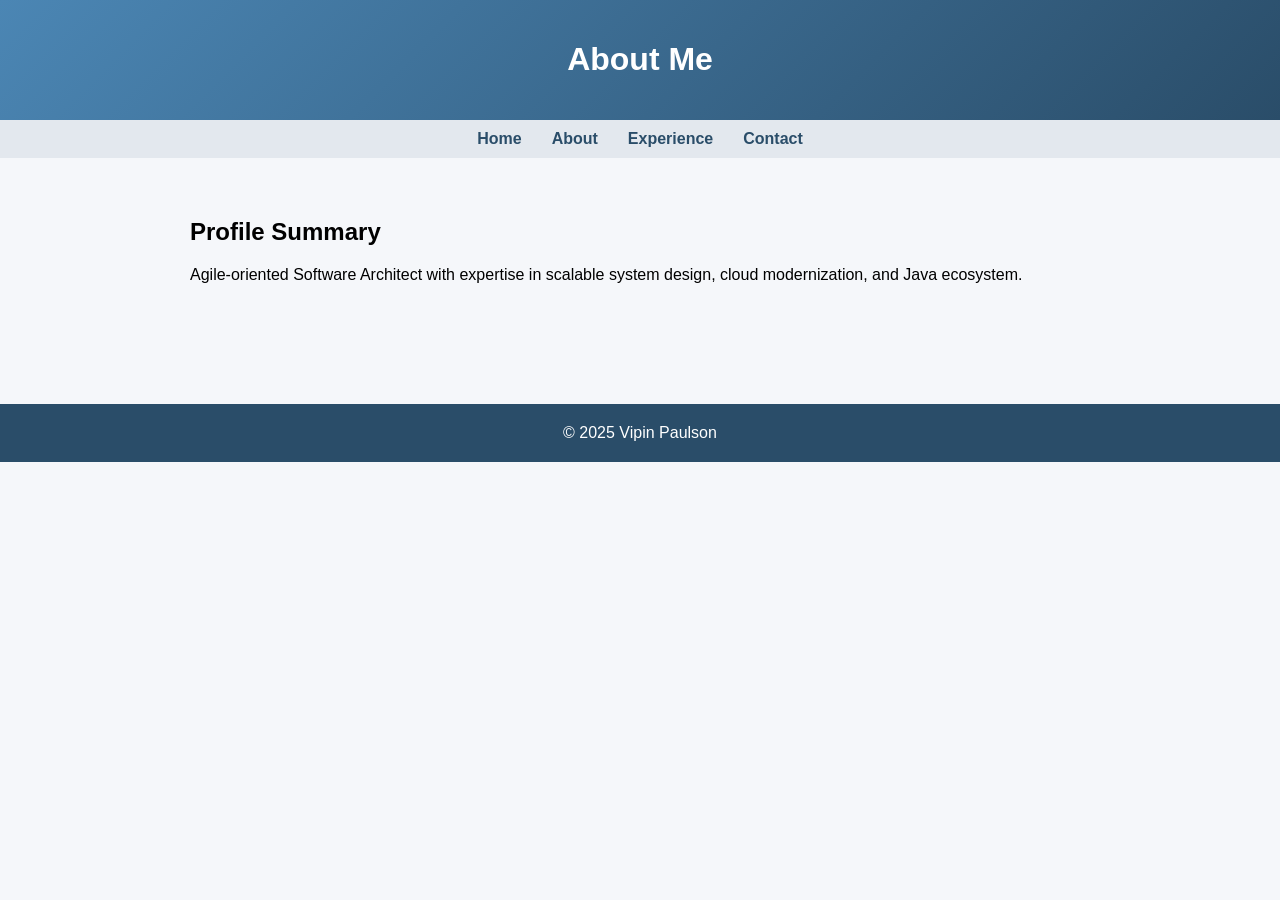
==== pages/about.html @ 5690fe2f "page update" ====
<!DOCTYPE html>
<html>
<head>
    <title>About - Vipin Paulson</title>
    <link rel="stylesheet" href="style.css">
</head>
<body>
<header><h1>About Me</h1></header>

<nav>
    <a href="index.html">Home</a>
    <a href="about.html">About</a>
    <a href="experience.html">Experience</a>
    <a href="contact.html">Contact</a>
</nav>

<div class="container">
    <div class="section">
        <h2>Profile Summary</h2>
        <p>Agile-oriented Software Architect with expertise in scalable system design, cloud modernization, and Java ecosystem.</p>
    </div>
</div>

<footer>&copy; 2025 Vipin Paulson</footer>
</body>
</html>
---- pages/style.css ----
body {
    font-family: Arial, sans-serif;
    margin: 0;
    background: #f5f7fa;
    animation: fadein 1s ease-in;
}
header {
    background: linear-gradient(135deg, #4b86b4, #2a4d69);
    padding: 20px;
    color: white;
    text-align: center;
}
nav {
    display: flex;
    justify-content: center;
    gap: 30px;
    background: #e3e8ee;
    padding: 10px;
}
nav a {
    text-decoration: none;
    font-weight: bold;
    color: #2a4d69;
    transition: 0.3s;
}
nav a:hover {
    color: #4b86b4;
    transform: scale(1.1);
}
.container {
    max-width: 900px;
    margin: auto;
    padding: 40px;
}
.section {
    margin-bottom: 40px;
    animation: slidein 1s ease;
}
@keyframes fadein { from { opacity: 0; } to { opacity: 1; } }
@keyframes slidein { from { transform: translateY(20px); opacity: 0; } to { transform: translateY(0); opacity: 1; } }
footer {
    background: #2a4d69;
    color: white;
    text-align: center;
    padding: 20px;
    margin-top: 40px;
}
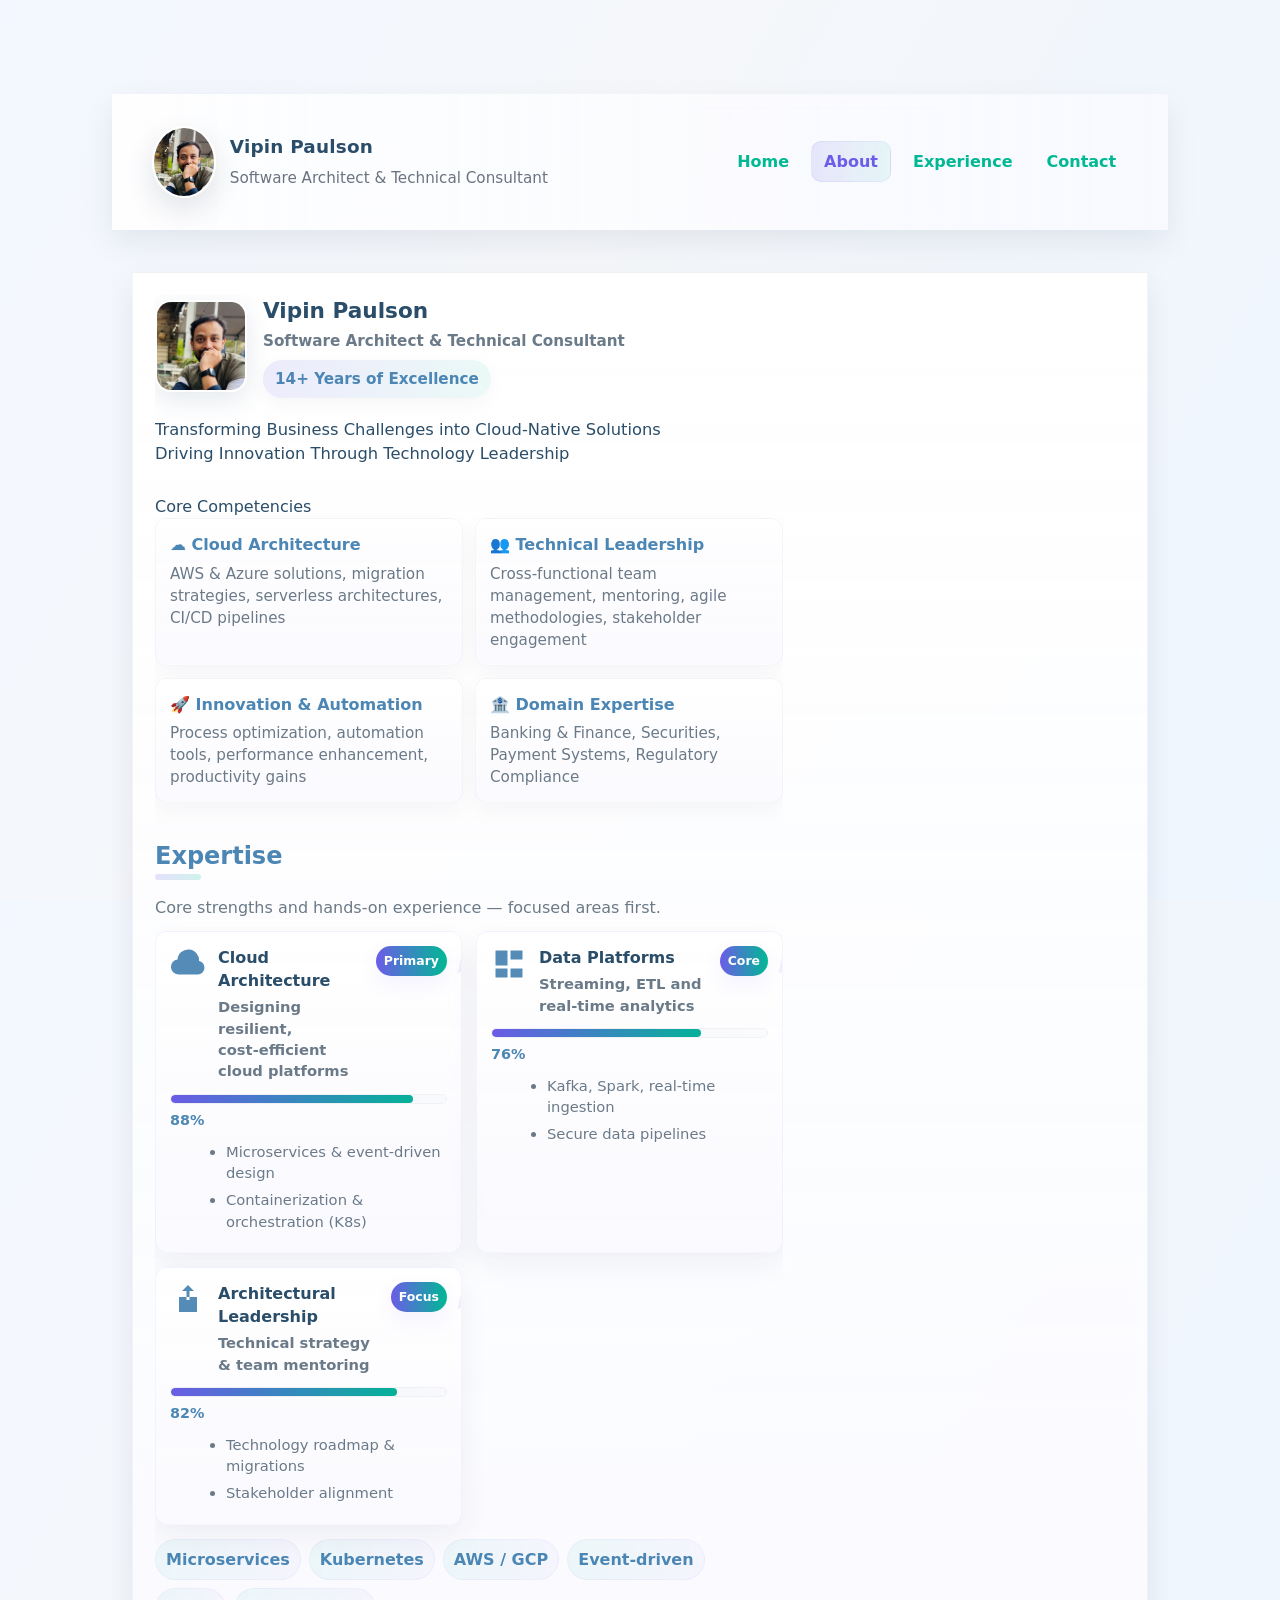
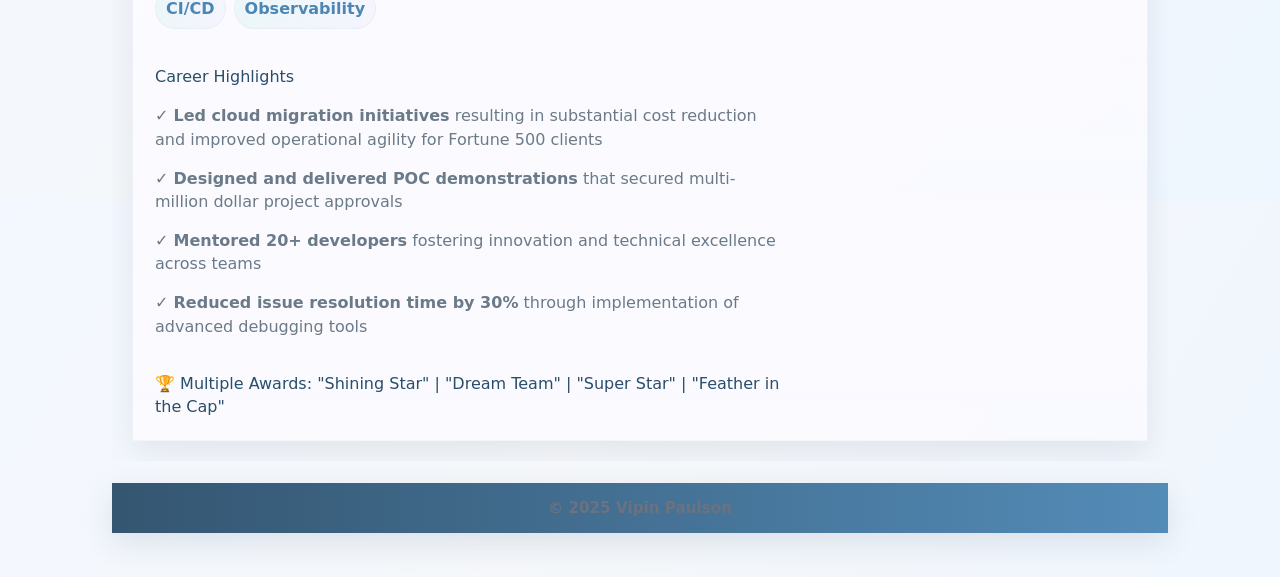
==== commit b0d337c7: "Updated Tags and files" ====
--- a/pages/about.html
+++ b/pages/about.html
@@ -1,27 +1,180 @@
-
-<!DOCTYPE html>
-<html>
+<!-- html -->
+<!-- Updated file: `pages/about.html` -->
+<!doctype html>
+<html lang="en">
 <head>
-    <title>About - Vipin Paulson</title>
-    <link rel="stylesheet" href="style.css">
+  <meta charset="utf-8" />
+  <meta name="viewport" content="width=device-width,initial-scale=1" />
+  <title>About - Vipin Paulson</title>
+  <link rel="stylesheet" href="style.css">
+  <link rel="stylesheet" href="pages/graphics.css"> <script src="pages/graphics.js" defer></script>
 </head>
 <body>
-<header><h1>About Me</h1></header>
+<div class="page fullscreen">
+  <header class="site-header">
+    <div class="header-inner">
+      <div class="logo">
+        <img class="avatar" src="/images/vipin_profile.png" alt="Vipin Paulson" />
+        <div class="title">
+          <h1>Vipin Paulson</h1>
+          <p class="subtitle">Software Architect & Technical Consultant</p>
+        </div>
+      </div>
+      <nav class="main-nav" aria-label="Main">
+        <a href="../index.html">Home</a>
+        <a href="about.html" aria-current="page">About</a>
+        <a href="experience.html">Experience</a>
+        <a href="contact.html">Contact</a>
+      </nav>
+    </div>
+  </header>
 
-<nav>
-    <a href="index.html">Home</a>
-    <a href="about.html">About</a>
-    <a href="experience.html">Experience</a>
-    <a href="contact.html">Contact</a>
-</nav>
+  <main class="container">
+    <div class="section">
+      <div class="about-grid">
+        <div class="profile-column">
+          <div class="profile-header">
+            <img class="profile-avatar" src="/images/vipin_profile.png" alt="Vipin Paulson" />
+            <div class="profile-title">
+              <h1>Vipin Paulson</h1>
+              <div class="subtitle">Software Architect & Technical Consultant</div>
+              <div style="margin-top:8px;">
+                <span class="experience-badge">14+ Years of Excellence</span>
+              </div>
+            </div>
+          </div>
 
-<div class="container">
-    <div class="section">
-        <h2>Profile Summary</h2>
-        <p>Agile-oriented Software Architect with expertise in scalable system design, cloud modernization, and Java ecosystem.</p>
+          <div class="tagline">
+            Transforming Business Challenges into Cloud-Native Solutions<br>
+            Driving Innovation Through Technology Leadership
+          </div>
+
+          <div class="highlights-section" style="margin-top:12px;">
+            <div class="section-title">Core Competencies</div>
+            <div class="highlight-grid">
+              <div class="highlight-card">
+                <div class="card-title">☁ Cloud Architecture</div>
+                <div class="card-text">AWS &amp; Azure solutions, migration strategies, serverless architectures, CI/CD pipelines</div>
+              </div>
+
+              <div class="highlight-card">
+                <div class="card-title">👥 Technical Leadership</div>
+                <div class="card-text">Cross-functional team management, mentoring, agile methodologies, stakeholder engagement</div>
+              </div>
+
+              <div class="highlight-card">
+                <div class="card-title">🚀 Innovation &amp; Automation</div>
+                <div class="card-text">Process optimization, automation tools, performance enhancement, productivity gains</div>
+              </div>
+
+              <div class="highlight-card">
+                <div class="card-title">🏦 Domain Expertise</div>
+                <div class="card-text">Banking &amp; Finance, Securities, Payment Systems, Regulatory Compliance</div>
+              </div>
+            </div>
+          </div>
+
+          <section class="expertise-section">
+            <h2>Expertise</h2>
+            <p class="lead">Core strengths and hands-on experience — focused areas first.</p>
+
+            <div class="expertise-grid">
+              <article class="expertise-card" data-skill="Cloud Architecture">
+                <div class="card-head">
+                  <svg class="card-icon" viewBox="0 0 24 24" aria-hidden="true"><path d="M19.35 10.04A7 7 0 0 0 5 9a5 5 0 0 0 .5 9.96h13A4.5 4.5 0 0 0 23 14.5c0-2.37-1.93-4.26-3.65-4.46z"/></svg>
+                  <div>
+                    <div class="skill-name">Cloud Architecture</div>
+                    <div class="skill-meta small muted">Designing resilient, cost‑efficient cloud platforms</div>
+                  </div>
+                  <div class="skill-badge">Primary</div>
+                </div>
+
+                <div class="skill-bar" aria-hidden="true">
+                  <div class="skill-fill" style="width:88%"></div>
+                </div>
+                <div class="skill-percent">88%</div>
+
+                <ul class="skill-points small">
+                  <li>Microservices & event-driven design</li>
+                  <li>Containerization & orchestration (K8s)</li>
+                </ul>
+              </article>
+
+              <article class="expertise-card" data-skill="Data Platforms">
+                <div class="card-head">
+                  <svg class="card-icon" viewBox="0 0 24 24" aria-hidden="true"><path d="M3 13h8V3H3v10zm10 8h8v-6h-8v6zM3 21h8v-6H3v6zm10-18v6h8V3h-8z"/></svg>
+                  <div>
+                    <div class="skill-name">Data Platforms</div>
+                    <div class="skill-meta small muted">Streaming, ETL and real‑time analytics</div>
+                  </div>
+                  <div class="skill-badge">Core</div>
+                </div>
+
+                <div class="skill-bar" aria-hidden="true">
+                  <div class="skill-fill" style="width:76%"></div>
+                </div>
+                <div class="skill-percent">76%</div>
+
+                <ul class="skill-points small">
+                  <li>Kafka, Spark, real-time ingestion</li>
+                  <li>Secure data pipelines</li>
+                </ul>
+              </article>
+
+              <article class="expertise-card" data-skill="Architectural Leadership">
+                <div class="card-head">
+                  <svg class="card-icon" viewBox="0 0 24 24" aria-hidden="true"><path d="M12 2l4 4h-3v6h-2V6H8l4-4zM6 10v10h12V10H6z"/></svg>
+                  <div>
+                    <div class="skill-name">Architectural Leadership</div>
+                    <div class="skill-meta small muted">Technical strategy & team mentoring</div>
+                  </div>
+                  <div class="skill-badge">Focus</div>
+                </div>
+
+                <div class="skill-bar" aria-hidden="true">
+                  <div class="skill-fill" style="width:82%"></div>
+                </div>
+                <div class="skill-percent">82%</div>
+
+                <ul class="skill-points small">
+                  <li>Technology roadmap & migrations</li>
+                  <li>Stakeholder alignment</li>
+                </ul>
+              </article>
+            </div>
+
+            <div class="expertise-chips">
+              <span class="expertise-chip">Microservices</span>
+              <span class="expertise-chip">Kubernetes</span>
+              <span class="expertise-chip">AWS / GCP</span>
+              <span class="expertise-chip">Event-driven</span>
+              <span class="expertise-chip">CI/CD</span>
+              <span class="expertise-chip">Observability</span>
+            </div>
+          </section>
+
+
+          <div class="highlights-section career-highlights" style="margin-top:18px;">
+            <div class="section-title">Career Highlights</div>
+            <div style="margin-top:10px;">
+              <p>✓ <strong>Led cloud migration initiatives</strong> resulting in substantial cost reduction and improved operational agility for Fortune 500 clients</p>
+              <p>✓ <strong>Designed and delivered POC demonstrations</strong> that secured multi-million dollar project approvals</p>
+              <p>✓ <strong>Mentored 20+ developers</strong> fostering innovation and technical excellence across teams</p>
+              <p>✓ <strong>Reduced issue resolution time by 30%</strong> through implementation of advanced debugging tools</p>
+            </div>
+          </div>
+
+          <div class="awards-banner">
+            🏆 Multiple Awards: "Shining Star" | "Dream Team" | "Super Star" | "Feather in the Cap"
+          </div>
+        </div>
+
+        <!-- Contact moved to `pages/contact.html` - leaving the aside out for a cleaner about layout -->
+      </div>
     </div>
+  </main>
+
+  <footer>&copy; 2025 Vipin Paulson</footer>
 </div>
-
-<footer>&copy; 2025 Vipin Paulson</footer>
 </body>
 </html>
--- a/pages/style.css
+++ b/pages/style.css
@@ -1,48 +1,954 @@
-
-body {
-    font-family: Arial, sans-serif;
-    margin: 0;
-    background: #f5f7fa;
-    animation: fadein 1s ease-in;
-}
-header {
-    background: linear-gradient(135deg, #4b86b4, #2a4d69);
-    padding: 20px;
-    color: white;
-    text-align: center;
-}
-nav {
-    display: flex;
-    justify-content: center;
-    gap: 30px;
-    background: #e3e8ee;
-    padding: 10px;
-}
-nav a {
-    text-decoration: none;
-    font-weight: bold;
-    color: #2a4d69;
-    transition: 0.3s;
-}
-nav a:hover {
-    color: #4b86b4;
-    transform: scale(1.1);
-}
-.container {
-    max-width: 900px;
-    margin: auto;
-    padding: 40px;
-}
+/* css */
+/* File: `style.css` - unified layout, component styles + opt-in letter/print styles */
+
+/* variables */
+:root{
+  --bg-1: #f5f7fa;
+  --accent-1: #4b86b4;
+  --accent-2: #2a4d69;
+  --muted: #e9eef6;
+  --glass: rgba(255,255,255,0.55);
+  --glass-2: rgba(255,255,255,0.08);
+  --shadow: 0 8px 24px rgba(42,77,105,0.12);
+  --shadow-strong: 0 28px 60px rgba(42,77,105,0.16);
+  --radius: 14px;
+  --max-width: 1100px;
+
+  /* consistent spacing */
+  --page-padding: 28px;    /* horizontal baseline */
+  --page-vertical: 22px;   /* vertical spacing between blocks */
+
+  --font-sans: Inter, system-ui, -apple-system, "Segoe UI", Roboto, Arial, sans-serif;
+  --muted-text: #6b7a88;
+  --link-hover: #2b6fa1;
+
+  /* Letter / paper tokens (can be reused) */
+  --page-bg: #f5f7fb;
+  --paper: #ffffff;
+  --accent-1-letter: #6C5CE7; /* violet */
+  --accent-2-letter: #00B894; /* teal */
+  --text-letter: #2c3e50;
+  --muted-letter: #7f8c8d;
+  --shadow-letter: 0 10px 30px rgba(16,24,40,0.08);
+  --paper-padding: 25mm;
+  --font-serif: Georgia, "Times New Roman", serif;
+  --watermark-opacity: 0.04;
+}
+
+/* base reset */
+*{box-sizing:border-box}
+html,body{height:100%}
+body{
+  margin:0;
+  padding: var(--page-vertical) 0;
+  font-family: var(--font-sans);
+  color: var(--accent-2);
+  background: linear-gradient(120deg, #f3f7ff 0%, #f5f7fa 40%, #eef6ff 100%);
+  -webkit-font-smoothing:antialiased;
+  -moz-osx-font-smoothing:grayscale;
+  overflow-x:hidden;
+  line-height:1.45;
+}
+
+/* Keep main blocks aligned and padded the same */
+header,
+.hero,
+.container,
+.section,
+footer {
+  max-width: var(--max-width);
+  margin: var(--page-vertical) auto;
+  padding: 0 var(--page-padding);
+  box-sizing: border-box;
+}
+
+/* Header */
+header{
+  display:flex;
+  align-items:center;
+  justify-content:space-between;
+  gap:20px;
+  padding-top: calc(var(--page-padding) * 0.8);
+  padding-bottom: calc(var(--page-padding) * 0.8);
+  border-radius: calc(var(--radius) + 2px);
+  background: linear-gradient(180deg, rgba(255,255,255,0.6), rgba(255,255,255,0.35));
+  box-shadow: var(--shadow);
+  backdrop-filter: blur(6px) saturate(120%);
+}
+
+/* Logo area */
+.logo{
+  display:flex;
+  align-items:center;
+  gap:14px;
+}
+.logo h1{margin:0;font-size:1.15rem;letter-spacing:0.2px}
+.logo h3{margin:0;font-size:0.86rem;color:var(--muted-text);font-weight:500}
+
+/* Avatar: keep a reasonable max size and crop via object-fit */
+.avatar{
+  width:64px;
+  height:64px;
+  flex:0 0 64px;
+  border-radius:50%;
+  overflow:hidden;
+  background: linear-gradient(135deg, #fff, rgba(255,255,255,0.6));
+  display:inline-block;
+  box-shadow: 0 6px 18px rgba(42,77,105,0.12);
+}
+.avatar img{
+  width:100%;
+  height:100%;
+  display:block;
+  object-fit:cover;
+}
+/* css */
+/* Add to `style.css` - merged about page rules (responsive, non-scoped) */
+
+/* Layout */
+.about-grid {
+  display: grid;
+  grid-template-columns: 1fr 320px;
+  gap: 22px;
+  align-items: start;
+}
+@media (max-width: 880px) {
+  .about-grid { grid-template-columns: 1fr; }
+}
+
+/* Profile column */
+.profile-column {
+  display: flex;
+  flex-direction: column;
+  gap: 18px;
+}
+
+/* Profile header */
+.profile-header {
+  display: flex;
+  gap: 16px;
+  align-items: center;
+}
+.profile-avatar{
+  width:92px;
+  height:92px;
+  border-radius:16px;
+  object-fit:cover;
+  box-shadow: var(--shadow);
+  border: 2px solid rgba(255,255,255,0.9);
+  background: radial-gradient(circle at 30% 20%, rgba(108,92,231,0.06), transparent 30%);
+}
+.profile-title h1{ margin:0; font-size:1.35rem; color:var(--accent-2); }
+.profile-title .subtitle{ margin:4px 0 0 0; color:var(--muted-text); font-size:0.95rem; font-weight:600; }
+
+/* Experience badge & tagline */
+.experience-badge{
+  display:inline-block;
+  background: linear-gradient(90deg, rgba(108,92,231,0.12), rgba(0,184,148,0.08));
+  color:var(--accent-1);
+  font-weight:800;
+  padding:8px 12px;
+  border-radius:999px;
+  box-shadow: 0 6px 18px rgba(16,24,40,0.04);
+  font-size:0.95rem;
+}
+.tagline{
+  color:var(--accent-2);
+  line-height:1.45;
+  font-size:1.02rem;
+  margin-top:2px;
+}
+
+/* Highlights grid & cards */
+.highlight-grid {
+  display: grid;
+  grid-template-columns: repeat(auto-fit, minmax(220px, 1fr));
+  gap: 12px;
+}
+.highlight-card {
+  padding: 14px;
+  border-radius: 12px;
+  background: linear-gradient(180deg, rgba(255,255,255,0.94), rgba(250,250,255,0.92));
+  box-shadow: 0 8px 24px rgba(20,30,60,0.04);
+  border: 1px solid rgba(15,23,42,0.03);
+}
+.card-title{ font-weight:800; margin-bottom:6px; color:var(--accent-1); }
+.card-text{ color:var(--muted-text); font-size:0.95rem; line-height:1.45; }
+
+/* Responsive tweaks for small screens */
+@media (max-width: 520px){
+  .profile-avatar{ width:72px; height:72px; border-radius:12px; }
+  .profile-title h1{ font-size:1.15rem; }
+  .experience-badge{ padding:6px 10px; font-size:0.9rem; }
+  .highlight-card{ padding:12px; }
+}
+/* Navigation */
+nav{
+  display:flex;
+  gap:12px;
+  align-items:center;
+}
+nav a{
+  text-decoration:none;
+  color:var(--accent-2);
+  padding:8px 12px;
+  border-radius:8px;
+  font-weight:600;
+  transition: background .18s, color .18s, transform .12s;
+}
+nav a:hover,
+nav a:focus{
+  background: rgba(75,134,180,0.08);
+  color:var(--link-hover);
+  transform: translateY(-2px);
+}
+nav a.active{
+  background: linear-gradient(90deg, rgba(75,134,180,0.12), rgba(42,77,105,0.06));
+  color:var(--accent-1);
+}
+
+/* Hero (optional) */
+.hero{
+  position:relative;
+  min-height:320px;
+  border-radius:18px;
+  overflow:hidden;
+  box-shadow: 0 18px 40px rgba(42,77,105,0.15);
+  background-color:var(--muted);
+  background-size:cover;
+  background-position:center;
+}
+.hero .hero-inner{
+  position:relative;
+  z-index:2;
+  padding: calc(var(--page-padding) * 1.6) var(--page-padding);
+  color:#fff;
+}
+
+/* Container grid aligned with the outer baseline */
+.container{
+  padding-top: calc(var(--page-padding) * 0.6);
+  padding-bottom: calc(var(--page-padding) * 0.6);
+  display:grid;
+  grid-template-columns: repeat(12, 1fr);
+  gap:18px;
+  align-items:start;
+}
+
+/* helper: full-width inner row aligned to container edges */
+.container > .container-inner {
+  grid-column: 1 / -1;
+  width:100%;
+}
+
+/* Section - visually inline with header */
 .section {
-    margin-bottom: 40px;
-    animation: slidein 1s ease;
-}
-@keyframes fadein { from { opacity: 0; } to { opacity: 1; } }
-@keyframes slidein { from { transform: translateY(20px); opacity: 0; } to { transform: translateY(0); opacity: 1; } }
-footer {
-    background: #2a4d69;
-    color: white;
-    text-align: center;
-    padding: 20px;
-    margin-top: 40px;
-}
+  grid-column: span 8;
+  padding: calc(var(--page-padding) * 1.0);
+  background: linear-gradient(180deg, rgba(255,255,255,0.72), rgba(255,255,255,0.62));
+  border-radius: calc(var(--radius) - 2px);
+  box-shadow: var(--shadow);
+  backdrop-filter: blur(6px);
+  transition: transform .28s cubic-bezier(.2,.9,.28,1), box-shadow .28s;
+}
+.section:hover{
+  transform: translateY(-6px);
+  box-shadow: var(--shadow-strong);
+}
+.section h2{margin-top:0;color:var(--accent-2)}
+.section p{color:var(--muted-text)}
+
+/* Side column helper */
+.side{ grid-column: span 4; }
+
+/* Footer */
+footer{
+  padding: calc(var(--page-padding) * 0.8);
+  text-align:center;
+  color:#fff;
+  background: linear-gradient(90deg, rgba(42,77,105,0.95), rgba(75,134,180,0.95));
+  border-radius: 12px;
+  box-shadow: 0 10px 30px rgba(42,77,105,0.12);
+  font-weight:600;
+}
+
+/* Small utility classes */
+.center{ text-align:center }
+.muted{ color:var(--muted-text) }
+.small{ font-size:0.9rem }
+
+/* Responsive behavior */
+@media (max-width: 900px){
+  :root{
+    --page-padding: 18px;
+    --page-vertical: 16px;
+  }
+
+  header{
+    flex-direction:column;
+    align-items:flex-start;
+    gap:12px;
+    padding-top: calc(var(--page-padding) * 0.6);
+    padding-bottom: calc(var(--page-padding) * 0.6);
+  }
+
+  header,
+  .hero,
+  .container,
+  .section,
+  footer {
+    padding: 0 var(--page-padding);
+  }
+
+  .container{
+    grid-template-columns: 1fr;
+    padding-top: calc(var(--page-padding) * 0.6);
+    padding-bottom: calc(var(--page-padding) * 0.6);
+  }
+
+  .section{ grid-column: auto; padding: calc(var(--page-padding) * 0.9) }
+  .side{ grid-column: auto; order:2 }
+  .hero{ min-height:240px; background-attachment:scroll }
+  .avatar{ width:56px; height:56px; flex:0 0 56px; }
+  nav{ flex-wrap:wrap; gap:8px; }
+}
+
+/* =========================
+   Page-specific colorful styles
+   (kept for pages/* — original pages/style.css)
+   ========================= */
+
+/* page wrapper */
+.page{
+  max-width:var(--max-width);
+  margin:28px auto;
+  padding:22px;
+  position:relative;
+  z-index:0;
+}
+
+/* header */
+.site-header{
+  display:flex;
+  align-items:center;
+  justify-content:space-between;
+  gap:20px;
+  padding:calc(22px * 0.9);
+  border-radius:calc(var(--radius) + 2px);
+  background: linear-gradient(90deg, rgba(255,255,255,0.86), rgba(250,250,255,0.72));
+  box-shadow:0 12px 30px rgba(18,30,60,0.08);
+  backdrop-filter: blur(8px) saturate(120%);
+  position:relative;
+  overflow:visible;
+}
+.header-inner{
+  display:flex;
+  width:100%;
+  gap:20px;
+  align-items:center;
+  justify-content:space-between;
+  flex-wrap:wrap;
+}
+
+/* logo area (page-level variant) */
+.logo{
+  display:flex;
+  gap:14px;
+  align-items:center;
+}
+.avatar{
+  width:72px;
+  height:72px;
+  border-radius:50%;
+  object-fit:cover;
+  box-shadow: 0 12px 30px rgba(20,30,60,0.12);
+  border: 2px solid rgba(255,255,255,0.9);
+  background: radial-gradient(circle at 30% 20%, rgba(108,92,231,0.10), transparent 30%);
+  transition: transform .45s cubic-bezier(.2,.9,.28,1), box-shadow .45s;
+  will-change: transform;
+}
+.logo .title h1{ margin:0; font-size:1.15rem; letter-spacing:0.2px }
+.logo .title .subtitle{ margin:6px 0 0 0; color:#6B7280; font-size:0.95rem }
+
+/* nav */
+.main-nav{
+  display:flex;
+  gap:10px;
+  align-items:center;
+  flex-wrap:wrap;
+}
+.main-nav a{
+  text-decoration:none;
+  color:#00B894;
+  padding:8px 12px;
+  border-radius:10px;
+  font-weight:700;
+  transition: transform .12s ease, background .12s ease, color .12s ease, box-shadow .12s;
+  background:transparent;
+}
+.main-nav a:hover,
+.main-nav a:focus{
+  transform: translateY(-4px);
+  color: #fff;
+  background: linear-gradient(90deg, #6C5CE7, #00B894);
+  box-shadow: 0 8px 20px rgba(108,92,231,0.12);
+}
+.main-nav a[aria-current="page"]{
+  background: linear-gradient(90deg, rgba(108,92,231,0.14), rgba(0,184,148,0.08));
+  color:#6C5CE7;
+  border: 1px solid rgba(108,92,231,0.08);
+}
+
+/* container & sections */
+.container{
+  background:transparent;
+  margin-top:8px;
+}
+.section{
+  padding:22px;
+  background: linear-gradient(180deg, rgba(255,255,255,0.96), rgba(250,250,255,0.86));
+  border-radius:12px;
+  box-shadow: 0 12px 30px rgba(18,30,60,0.08);
+  border:1px solid rgba(15,23,42,0.04);
+  transition: transform .22s cubic-bezier(.2,.9,.28,1), box-shadow .22s;
+}
+.section:hover{ transform: translateY(-6px); box-shadow: 0 24px 60px rgba(18,30,60,0.12); }
+.section h2{ margin-top:0; color:#6C5CE7 }
+.lead{ color:#6B7280; margin-bottom:12px }
+
+/* split grid */
+.grid{
+  display:grid;
+  grid-template-columns: 1fr 320px;
+  gap:20px;
+}
+@media (max-width:880px){ .grid{ grid-template-columns:1fr } .main-nav{ width:100%; justify-content:flex-start } }
+
+/* side/contact card */
+.contact-card{
+  padding:18px;
+  background: linear-gradient(180deg, rgba(255,255,255,0.75), rgba(255,255,255,0.62));
+  border-radius:12px;
+  border:1px solid rgba(15,23,42,0.04);
+  box-shadow: 0 8px 24px rgba(20,30,60,0.06);
+}
+.contact-card h3{ margin:0 0 8px 0; color:#00B894 }
+.contact-card p{ margin:8px 0; color:#6B7280 }
+
+/* skills / chips */
+.skills-list li{
+  display:inline-block;
+  margin:6px 8px 6px 0;
+  padding:8px 10px;
+  border-radius:999px;
+  font-weight:600;
+  font-size:0.9rem;
+  background: linear-gradient(90deg, rgba(108,92,231,0.08), rgba(0,184,148,0.04));
+  color:#6C5CE7;
+  border:1px solid rgba(108,92,231,0.06);
+}
+
+/* timeline & items */
+.timeline-item{
+  padding:12px 0;
+  border-bottom:1px dashed rgba(15,23,42,0.04);
+}
+.timeline-item:last-child{ border-bottom:0; }
+
+/* buttons */
+.btn{
+  display:inline-block;
+  padding:10px 14px;
+  border-radius:10px;
+  text-decoration:none;
+  font-weight:700;
+  cursor:pointer;
+}
+.btn-primary{
+  color:#fff;
+  background: linear-gradient(90deg, #6C5CE7, #00B894);
+  box-shadow: 0 10px 30px rgba(108,92,231,0.14);
+  border: none;
+}
+.btn-ghost{
+  background:transparent;
+  color:#6C5CE7;
+  border: 1px solid rgba(108,92,231,0.10);
+}
+
+/* footer */
+footer{
+  text-align:center;
+  color:#6B7280;
+  font-size:0.95rem;
+  margin-top:18px;
+  padding:14px 0;
+}
+
+/* links */
+a{ color:#00B894 }
+a:hover{ color:#6C5CE7 }
+
+/* small utilities */
+.kv{ color:#6B7280; font-weight:700; margin-right:6px }
+.small{ font-size:0.92rem; color:#6B7280 }
+
+/* subtle motion */
+@keyframes floaty {
+  0%{ transform: translateY(0) }
+  50%{ transform: translateY(-6px) }
+  100%{ transform: translateY(0) }
+}
+.logo .avatar{ transition: transform .4s ease; }
+.logo:hover .avatar{ transform: translateY(-4px) rotate(-1deg); animation: floaty 3.6s ease-in-out infinite; }
+
+/* focus & accessibility */
+a:focus,button:focus,input:focus,textarea:focus{ outline:3px solid rgba(108,92,231,0.12); outline-offset:3px; border-radius:8px; }
+
+/* responsive adjustments */
+@media (max-width:720px){
+  .avatar{ width:56px; height:56px }
+  .logo .title h1{ font-size:1.05rem }
+  .grid{ grid-template-columns:1fr }
+  .contact-card{ order:2 }
+}
+
+/* small helpers for contact links (badges) */
+.contact-links a{
+  display:inline-block;
+  margin-right:8px;
+  padding:6px 8px;
+  border-radius:8px;
+  background: linear-gradient(90deg, rgba(0,184,148,0.08), rgba(253,150,68,0.04));
+  color:#00B894;
+  font-weight:700;
+  text-decoration:none;
+}
+
+/* Accent highlight for headings and inline tags */
+.hilight{
+  display:inline-block;
+  padding:4px 8px;
+  border-radius:8px;
+  background: linear-gradient(90deg, rgba(108,92,231,0.10), rgba(255,217,153,0.04));
+  color:#6C5CE7;
+  font-weight:700;
+  margin-right:8px;
+}
+
+/* Decorative underline for section titles */
+.section h2{
+  position:relative;
+  padding-bottom:6px;
+}
+.section h2::after{
+  content:"";
+  position:absolute;
+  left:0;
+  bottom:0;
+  width:46px;
+  height:6px;
+  border-radius:6px;
+  background: linear-gradient(90deg,#6C5CE7,#00B894);
+  opacity:0.18;
+}
+
+/* Elevated card variant for featured blocks */
+.feature-card{
+  padding:18px;
+  border-radius:12px;
+  background: linear-gradient(180deg, rgba(255,255,255,0.9), rgba(250,250,255,0.8));
+  box-shadow: 0 18px 50px rgba(108,92,231,0.06);
+  border:1px solid rgba(108,92,231,0.04);
+  transition: transform .28s ease, box-shadow .28s;
+}
+.feature-card:hover{ transform: translateY(-8px); box-shadow: 0 40px 80px rgba(108,92,231,0.10); }
+
+/* subtle decorative badge for contact quick links */
+.contact-card .badge{
+  display:inline-block;
+  padding:6px 10px;
+  border-radius:999px;
+  font-weight:700;
+  color:#fff;
+  background: linear-gradient(90deg,#6C5CE7,#00B894);
+  box-shadow: 0 8px 20px rgba(108,92,231,0.12);
+  margin-right:8px;
+  font-size:0.85rem;
+}
+
+/* Reduced motion preferences */
+@media (prefers-reduced-motion: reduce){
+  .logo:hover .avatar, .feature-card:hover, .section:hover, .main-nav a:hover { transition:none; animation:none; transform:none; }
+}
+
+/* =========================
+   Opt-in Letter / Print styles
+   Usage: add `paper-letter` class to the `.page` element
+   Example: <div class="page paper-letter"> ... </div>
+   ========================= */
+
+/* Reset for letter-specific pages (scoped) */
+.page.paper-letter {
+  font-family: var(--font-serif);
+  background: var(--paper);
+  width: 210mm;
+  min-height: 297mm;
+  padding: var(--paper-padding);
+  box-shadow: var(--shadow-letter);
+  position: relative;
+  overflow: hidden;
+}
+
+/* watermark / subtle texture */
+.page.paper-letter::before{
+  content: "";
+  position: absolute;
+  inset: 0;
+  background:
+    radial-gradient(circle at 10% 20%, rgba(108,92,231,var(--watermark-opacity)), transparent 8%),
+    radial-gradient(circle at 85% 80%, rgba(0,184,148,var(--watermark-opacity)), transparent 8%);
+  pointer-events: none;
+  z-index:0;
+}
+
+/* letter header */
+.page.paper-letter .letterhead{
+  border-bottom: none;
+  padding-bottom: 22px;
+  margin-bottom: 26px;
+  position:relative;
+  z-index:1;
+  display:flex;
+  justify-content:space-between;
+  align-items:flex-end;
+  gap:16px;
+}
+
+/* left: name and job */
+.page.paper-letter .name-block{
+  display:flex;
+  flex-direction:column;
+}
+.page.paper-letter .name{
+  font-size:30px;
+  color:var(--accent-1-letter);
+  letter-spacing:1px;
+  margin-bottom:6px;
+  line-height:1;
+}
+.page.paper-letter .job-title{
+  font-size:14px;
+  color:var(--muted-letter);
+  font-style:italic;
+  margin-bottom:6px;
+}
+
+/* right: contact column with accent stripe */
+.page.paper-letter .contact-strip{
+  display:flex;
+  align-items:center;
+  gap:12px;
+}
+.page.paper-letter .accent-bar{
+  width:8px;
+  height:100%;
+  border-radius:6px;
+  background: linear-gradient(180deg, var(--accent-1-letter), var(--accent-2-letter));
+}
+.page.paper-letter .contact-details{
+  font-size:11px;
+  color:var(--text-letter);
+  line-height:1.6;
+  text-align:right;
+}
+.page.paper-letter .contact-details div{ margin-bottom:4px; }
+
+/* avatar/logo (optional) */
+.page.paper-letter .avatar{
+  width:56px;
+  height:56px;
+  border-radius:50%;
+  object-fit:cover;
+  box-shadow:0 8px 22px rgba(16,24,40,0.08);
+  border:2px solid rgba(255,255,255,0.9);
+  background: radial-gradient(circle at 30% 20%, rgba(108,92,231,0.08), transparent 30%);
+}
+
+/* date/meta */
+.page.paper-letter .date{
+  text-align:right;
+  font-size:12px;
+  color:#555;
+  margin:18px 0 28px;
+}
+
+/* content */
+.page.paper-letter .recipient{ margin-bottom:22px; font-size:12px; color:var(--text-letter); line-height:1.6; z-index:1; }
+.page.paper-letter .salutation{ font-size:13px; margin-bottom:18px; font-weight:600; color:var(--text-letter); }
+.page.paper-letter .body-text{ font-size:13px; line-height:1.8; color:var(--text-letter); text-align:justify; margin-bottom:16px; z-index:1; }
+.page.paper-letter .section-heading{
+  font-size:13px;
+  font-weight:700;
+  color:var(--accent-1-letter);
+  margin:20px 0 12px;
+  text-transform:uppercase;
+  letter-spacing:0.8px;
+}
+.page.paper-letter .bullet-list{ margin-left:20px; margin-bottom:18px; color:var(--text-letter); }
+.page.paper-letter .bullet-item{ margin-bottom:10px; line-height:1.7; text-align:justify; }
+.page.paper-letter .bullet-item strong{ color:var(--accent-2-letter); }
+
+.page.paper-letter .closing{ margin-top:20px; font-size:13px; line-height:1.8; }
+.page.paper-letter .signature-block{ margin-top:34px; z-index:1; }
+.page.paper-letter .regards{ font-size:12px; margin-bottom:30px; }
+.page.paper-letter .signature-name{ font-size:16px; font-weight:700; color:var(--text-letter); }
+
+/* footer (print-safe) */
+.page.paper-letter .footer{
+  position:absolute;
+  bottom:var(--paper-padding);
+  left:var(--paper-padding);
+  right:var(--paper-padding);
+  border-top:1px solid #eee;
+  padding-top:10px;
+  font-size:10px;
+  color:#98a0a7;
+  text-align:center;
+  z-index:1;
+}
+
+/* small decorative accent under header */
+.page.paper-letter .letterhead::after{
+  content:"";
+  position:absolute;
+  left:var(--paper-padding);
+  right:var(--paper-padding);
+  top:calc(var(--paper-padding) - 8mm);
+  height:14px;
+  border-radius:8px;
+  background: linear-gradient(90deg, rgba(108,92,231,0.08), rgba(0,184,148,0.06));
+  pointer-events:none;
+  z-index:0;
+  filter: blur(6px);
+}
+
+/* responsive tweaks for smaller screens */
+@media (max-width:768px){
+  body{ padding:12px; }
+  .page.paper-letter{ width:100%; padding:20px; min-height:0; }
+  .page.paper-letter .name{ font-size:24px; }
+  .page.paper-letter .avatar{ width:48px; height:48px; }
+  .page.paper-letter .contact-details{ text-align:left; }
+  .page.paper-letter .letterhead{ flex-direction:row; align-items:center; gap:12px; }
+  .page.paper-letter .letterhead::after{ display:none; }
+  .page.paper-letter .footer{ position:relative; bottom:auto; left:auto; right:auto; margin-top:20px; }
+}
+
+/* print rules for opt-in letter */
+@media print{
+  body{ background:white; padding:0; }
+  .page.paper-letter{
+    box-shadow:none;
+    margin:0;
+    width:auto;
+    min-height:auto;
+    padding:18mm;
+  }
+  .page.paper-letter::before{ display:none; }
+  .page.paper-letter .footer{ position:fixed; bottom:12mm; left:18mm; right:18mm; background:transparent; }
+  /* ensure colors print reliably */
+  .page.paper-letter .accent-bar{ background: #6C5CE7; }
+}
+
+/* accessibility: reduced motion for letter block */
+@media (prefers-reduced-motion: reduce){
+  .page.paper-letter *{ transition:none!important; animation:none!important; }
+}
+
+*** File: `style.css` (append the following) ***
+/* Fullscreen layout for pages that should fill the viewport (e.g. `pages/about.html`) */
+.page.fullscreen {
+  max-width: 100vw;
+  width: 100%;
+  margin: 0;
+  padding: 0;
+  min-height: 100vh;
+  display: grid;
+  grid-template-rows: auto 1fr auto; /* header / main / footer */
+  background: linear-gradient(120deg, #f3f7ff 0%, #f5f7fa 40%, #eef6ff 100%);
+  box-sizing: border-box;
+}
+
+/* make header/footer full width and visually consistent */
+.page.fullscreen .site-header,
+.page.fullscreen footer {
+  border-radius: 0;
+  max-width: 100%;
+  width: 100%;
+}
+
+/* Main container fills the middle grid row and becomes scrollable */
+.page.fullscreen .container {
+  grid-column: 1 / -1;
+  width: 100%;
+  height: 100%;
+  padding: 20px;
+  box-sizing: border-box;
+  overflow: hidden; /* contain scroll inside .section */
+  display: flex;
+  flex-direction: column;
+}
+
+/* Let the section expand to fill remaining height and scroll internally */
+.page.fullscreen .section {
+  flex: 1 1 auto;
+  min-height: 0; /* allow children to scroll */
+  overflow: auto;
+  border-radius: 0;
+  margin: 0;
+  padding: 22px;
+}
+
+/* Ensure the about grid fills the available section height */
+.page.fullscreen .about-grid {
+  height: 100%;
+  display: grid;
+  grid-template-columns: 1fr 320px;
+  gap: 22px;
+  align-items: start;
+}
+
+/* When the screen is narrow, stack and keep full height */
+@media (max-width: 880px) {
+  .page.fullscreen .about-grid {
+    grid-template-columns: 1fr;
+    grid-auto-rows: minmax(0, auto);
+  }
+}
+
+/* Make profile column scrollable if needed */
+.page.fullscreen .profile-column {
+  min-height: 0;
+  overflow: auto;
+  display: flex;
+  flex-direction: column;
+  gap: 18px;
+}
+
+/* keep contact card (if present) fixed-height and scroll internally */
+.page.fullscreen .contact-card {
+  max-height: calc(100vh - 200px);
+  overflow: auto;
+}
+
+/* small tweak for header spacing inside fullscreen mode */
+.page.fullscreen .header-inner { padding: 12px 20px; }
+
+/* Expertise: visual card grid */
+.expertise-section { margin-top:18px; }
+.expertise-section h2 { margin-bottom:6px; color:var(--accent-1); }
+.expertise-grid {
+  display: grid;
+  grid-template-columns: repeat(auto-fit, minmax(260px, 1fr));
+  gap:14px;
+  margin-top:12px;
+}
+
+/* Card */
+.expertise-card{
+  position:relative;
+  padding:14px;
+  border-radius:12px;
+  background: linear-gradient(180deg, rgba(255,255,255,0.98), rgba(250,250,255,0.96));
+  border:1px solid rgba(108,92,231,0.06);
+  box-shadow: 0 12px 30px rgba(20,30,60,0.06);
+  transition: transform .18s ease, box-shadow .18s ease;
+  overflow:hidden;
+}
+.expertise-card::after{
+  /* pointed accent (triangle) */
+  content:"";
+  position:absolute;
+  right:-18px;
+  top:8px;
+  width:0;
+  height:0;
+  border-left:18px solid rgba(108,92,231,0.10);
+  border-top:18px solid transparent;
+  border-bottom:18px solid transparent;
+  transform: rotate(12deg);
+  opacity:.95;
+}
+.expertise-card:hover{ transform: translateY(-6px); box-shadow: 0 28px 60px rgba(108,92,231,0.08); }
+
+/* Head row */
+.card-head{ display:flex; gap:12px; align-items:flex-start; margin-bottom:12px; }
+.card-icon{ width:36px; height:36px; fill:var(--accent-1); flex:0 0 36px; opacity:0.95; }
+.skill-name{ font-weight:800; color:var(--accent-2); }
+.skill-meta{ margin-top:4px; color:var(--muted-text); font-weight:600; }
+
+/* small badge */
+.skill-badge{
+  margin-left:auto;
+  background: linear-gradient(90deg,#6C5CE7,#00B894);
+  color:#fff;
+  padding:6px 8px;
+  border-radius:999px;
+  font-weight:800;
+  font-size:0.78rem;
+  box-shadow: 0 8px 20px rgba(108,92,231,0.08);
+}
+
+/* skill bar */
+.skill-bar{
+  height:10px;
+  background: linear-gradient(90deg, rgba(42,77,105,0.04), rgba(42,77,105,0.02));
+  border-radius:999px;
+  overflow:hidden;
+  margin:6px 0;
+  border:1px solid rgba(15,23,42,0.03);
+}
+.skill-fill{
+  height:100%;
+  background: linear-gradient(90deg,#6C5CE7,#00B894);
+  border-radius:999px;
+  transition: width .9s cubic-bezier(.2,.9,.28,1);
+  box-shadow: 0 8px 20px rgba(108,92,231,0.08) inset;
+}
+
+/* percent label */
+.skill-percent{
+  margin-top:6px;
+  font-weight:700;
+  color:var(--accent-1);
+  font-size:0.9rem;
+}
+
+/* detail points */
+.skill-points{ margin:10px 0 0 16px; color:var(--muted-text); }
+.skill-points li{ margin-bottom:6px; }
+
+/* chips */
+.expertise-chips{ margin-top:14px; display:flex; flex-wrap:wrap; gap:8px; }
+.expertise-chip{
+  display:inline-flex;
+  align-items:center;
+  gap:8px;
+  padding:8px 10px;
+  border-radius:999px;
+  background: linear-gradient(90deg, rgba(0,184,148,0.06), rgba(108,92,231,0.04));
+  color:var(--accent-1);
+  font-weight:700;
+  border:1px solid rgba(108,92,231,0.06);
+  cursor:default;
+  transition: transform .12s ease;
+}
+.expertise-chip:hover{ transform: translateY(-4px); }
+
+/* responsive */
+@media (max-width:520px){
+  .card-icon{ width:30px; height:30px; flex:0 0 30px; }
+  .skill-badge{ padding:5px 6px; font-size:0.72rem; }
+  .skill-percent{ font-size:0.85rem; }
+}
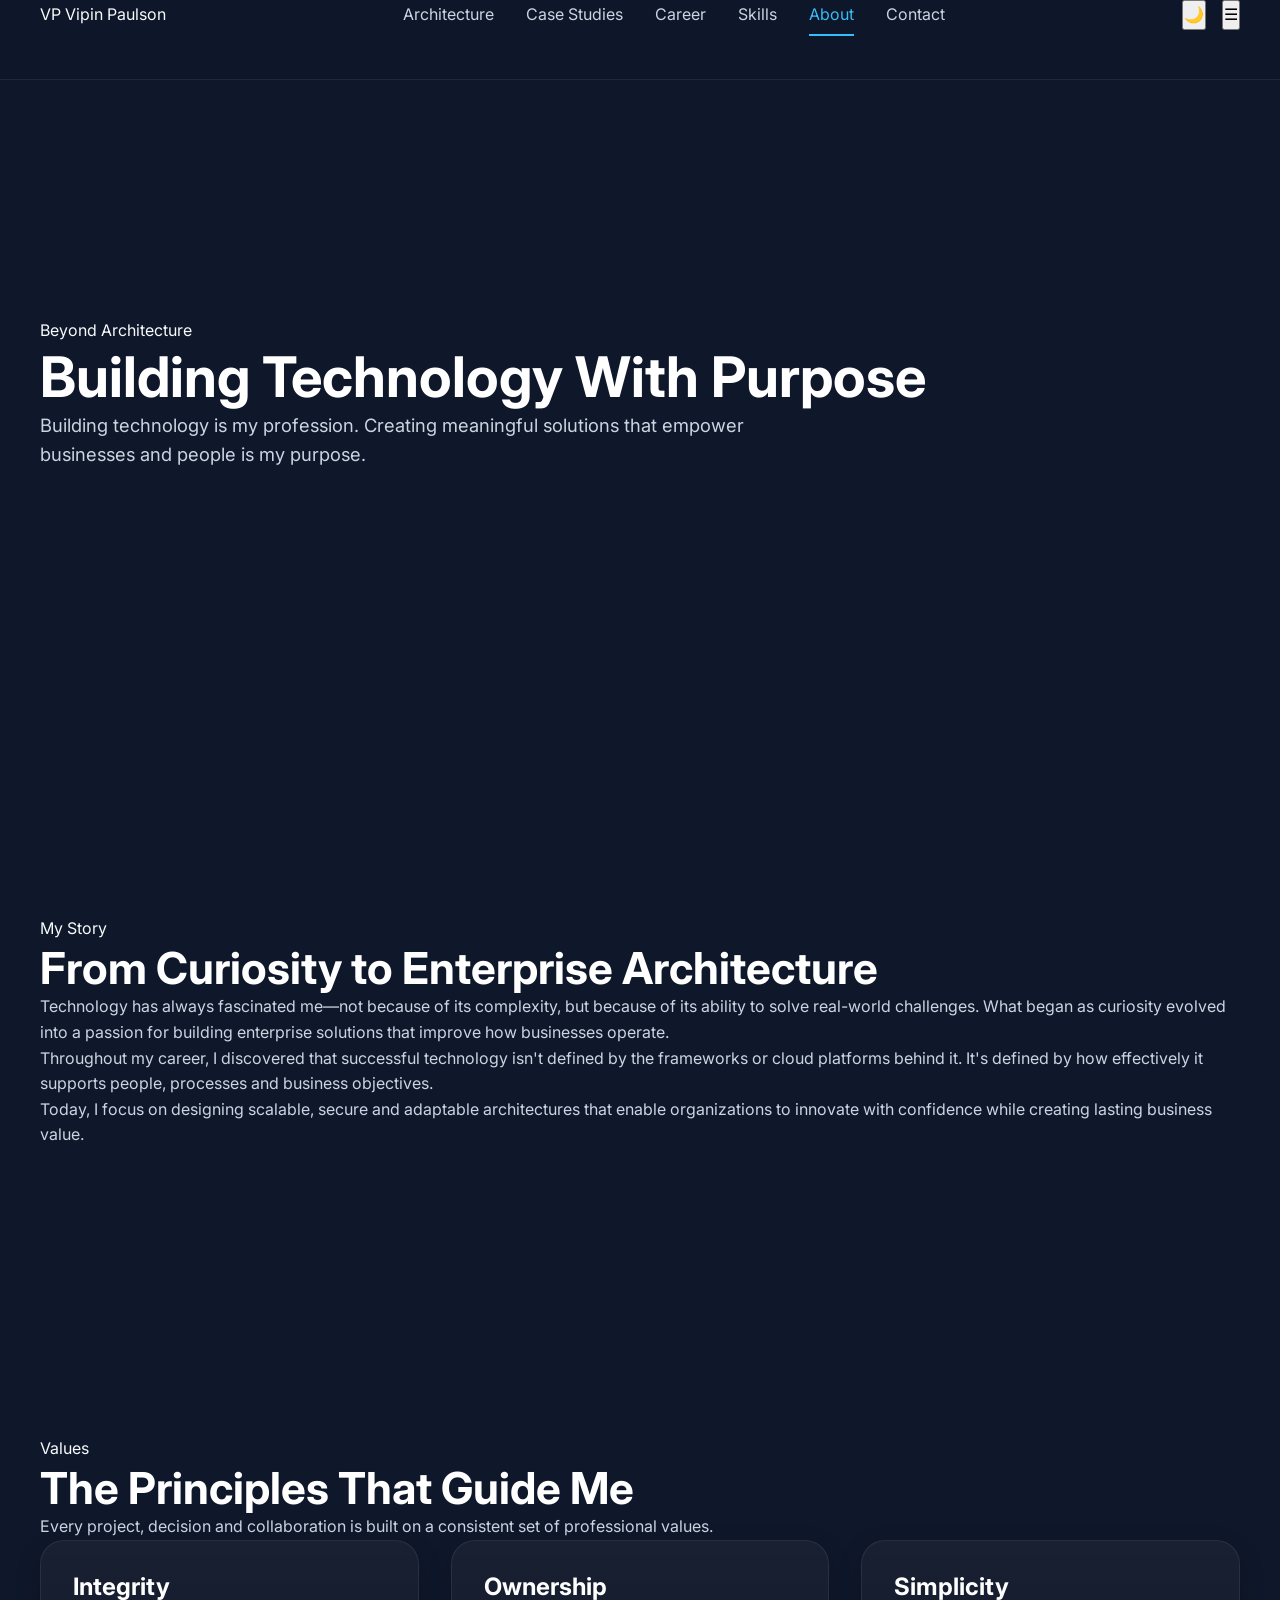
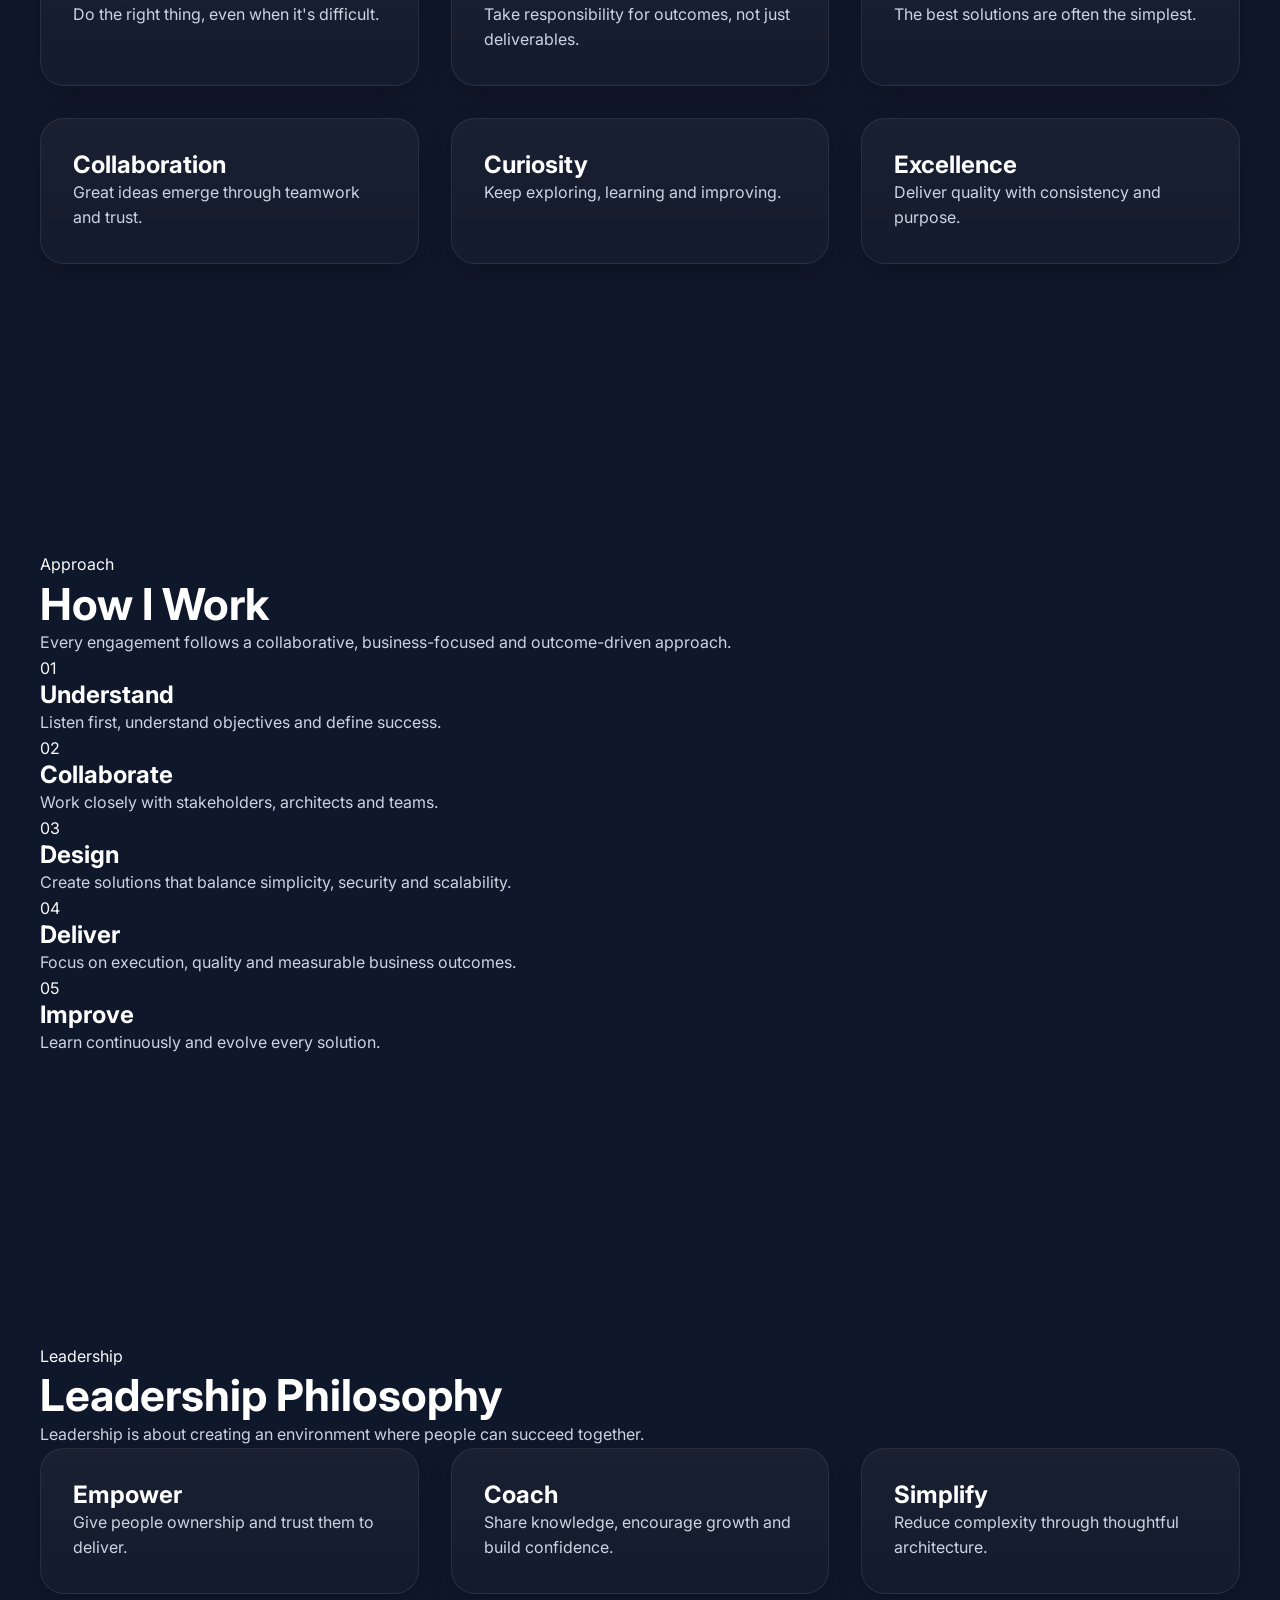
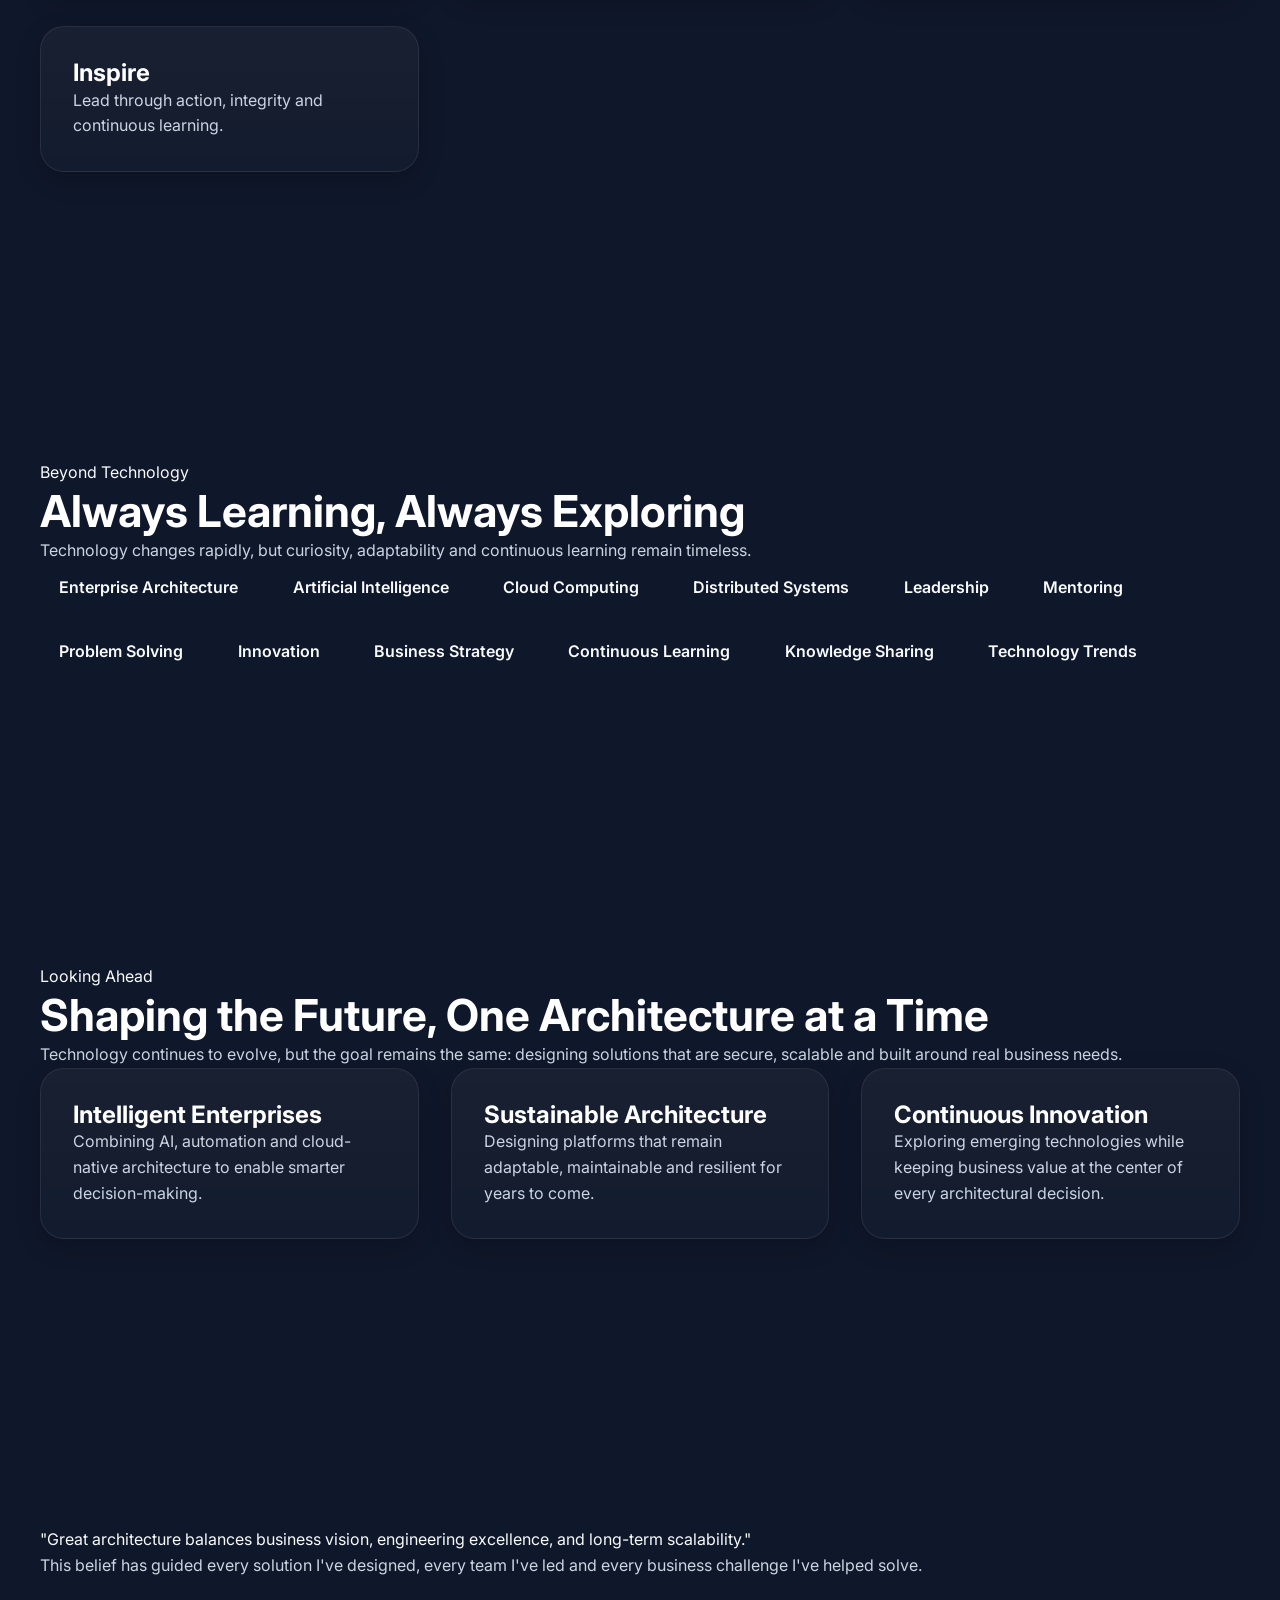
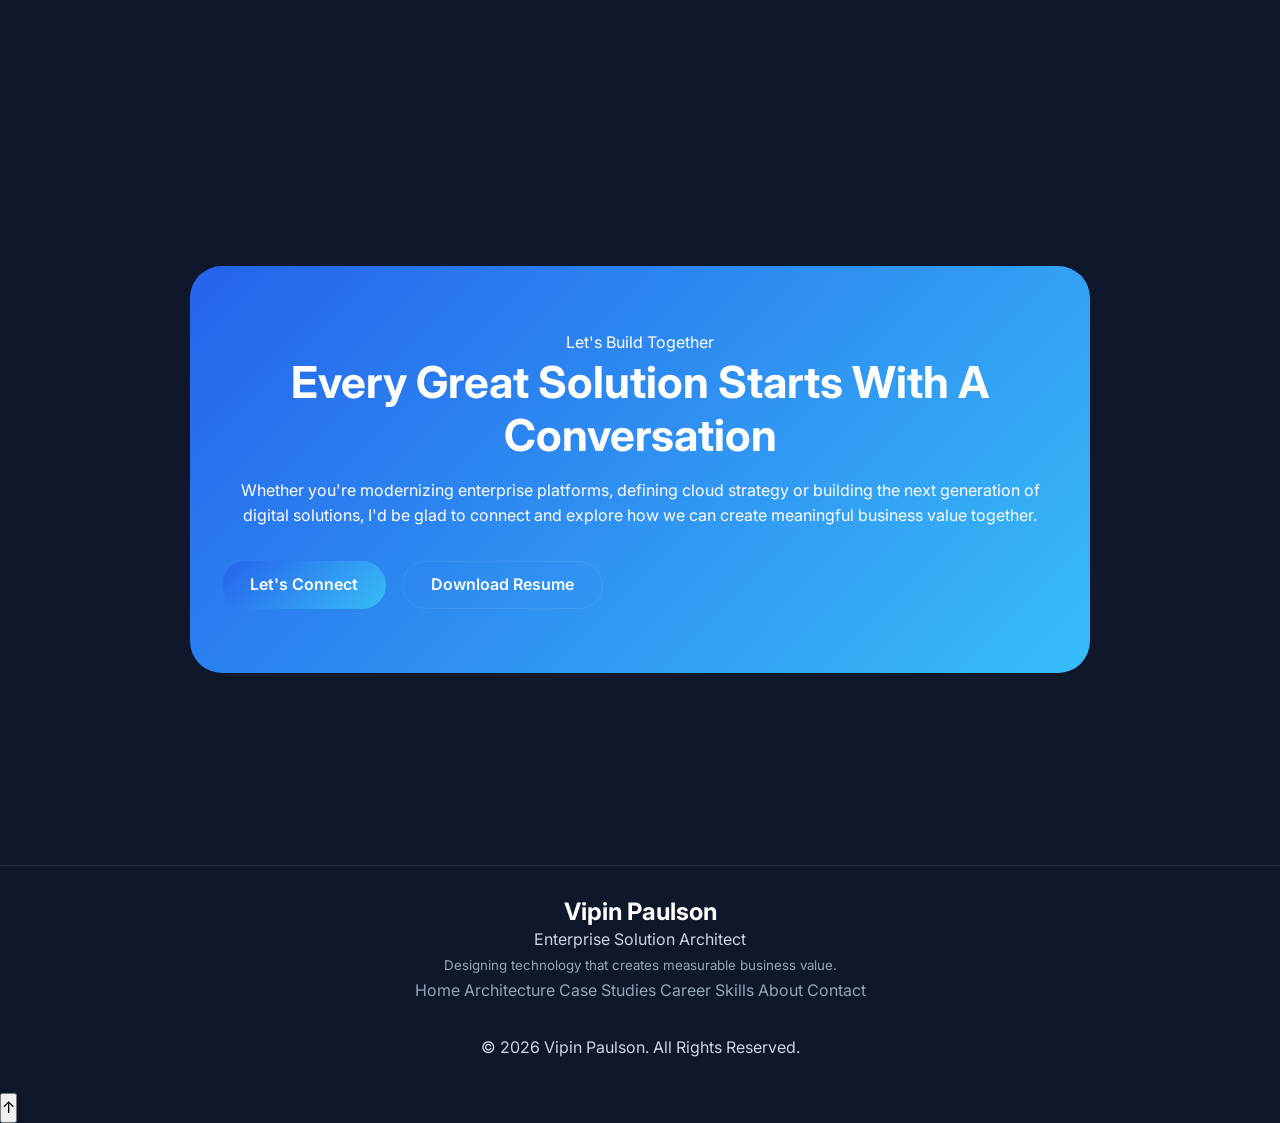
==== commit 13bbac7b: "Initial commit verion 3.0" ====
--- a/pages/about.html
+++ b/pages/about.html
@@ -1,180 +1,988 @@
-<!-- html -->
-<!-- Updated file: `pages/about.html` -->
-<!doctype html>
+<!DOCTYPE html>
 <html lang="en">
+
 <head>
-  <meta charset="utf-8" />
-  <meta name="viewport" content="width=device-width,initial-scale=1" />
-  <title>About - Vipin Paulson</title>
-  <link rel="stylesheet" href="style.css">
-  <link rel="stylesheet" href="pages/graphics.css"> <script src="pages/graphics.js" defer></script>
+
+  <!-- ==========================================================
+       META
+  =========================================================== -->
+
+  <meta charset="UTF-8">
+
+  <meta name="viewport"
+        content="width=device-width, initial-scale=1.0">
+
+  <title>
+
+    About | Vipin Paulson
+
+  </title>
+
+  <meta name="description"
+        content="About Vipin Paulson | Enterprise Solution Architect">
+
+  <!-- Google Fonts -->
+
+  <link rel="preconnect"
+        href="https://fonts.googleapis.com">
+
+  <link rel="preconnect"
+        href="https://fonts.gstatic.com"
+        crossorigin>
+
+  <link href="https://fonts.googleapis.com/css2?family=Inter:wght@300;400;500;600;700;800&display=swap"
+        rel="stylesheet">
+
+  <!-- CSS -->
+
+  <link rel="stylesheet" href="../css/variables.css">
+  <link rel="stylesheet" href="../css/style.css">
+  <link rel="stylesheet" href="../css/components.css">
+  <link rel="stylesheet" href="../css/dashboard.css">
+  <link rel="stylesheet" href="../css/architecture.css">
+  <link rel="stylesheet" href="../css/animations.css">
+  <link rel="stylesheet" href="../css/responsive.css">
+
 </head>
+
 <body>
-<div class="page fullscreen">
-  <header class="site-header">
+
+<div class="scroll-progress"></div>
+
+<header class="site-header">
+
+  <div class="container">
+
     <div class="header-inner">
-      <div class="logo">
-        <img class="avatar" src="/images/vipin_profile.png" alt="Vipin Paulson" />
-        <div class="title">
-          <h1>Vipin Paulson</h1>
-          <p class="subtitle">Software Architect & Technical Consultant</p>
+
+      <a href="../index.html"
+         class="brand">
+
+<span class="brand-mark">
+
+VP
+
+</span>
+
+        <span class="brand-text">
+
+Vipin Paulson
+
+</span>
+
+      </a>
+
+      <nav class="main-nav">
+
+        <a href="architecture.html">
+
+          Architecture
+
+        </a>
+
+        <a href="case-studies.html">
+
+          Case Studies
+
+        </a>
+
+        <a href="career.html">
+
+          Career
+
+        </a>
+
+        <a href="skills.html">
+
+          Skills
+
+        </a>
+
+        <a class="active"
+           href="about.html">
+
+          About
+
+        </a>
+
+        <a href="contact.html">
+
+          Contact
+
+        </a>
+
+      </nav>
+
+      <div class="header-actions">
+
+        <button id="themeToggle"
+                class="theme-toggle">
+
+          🌙
+
+        </button>
+
+        <button class="menu-toggle">
+
+          ☰
+
+        </button>
+
+      </div>
+
+    </div>
+
+  </div>
+
+</header>
+
+<main>
+
+  <!-- ==========================================================
+       HERO
+  =========================================================== -->
+
+  <section class="hero">
+
+    <div class="container">
+
+      <div class="hero-content reveal">
+
+<span class="eyebrow">
+
+Beyond Architecture
+
+</span>
+
+        <h1>
+
+          Building Technology
+          With Purpose
+
+        </h1>
+
+        <p class="hero-description">
+
+          Building technology is my profession.
+          Creating meaningful solutions that empower
+          businesses and people is my purpose.
+
+        </p>
+
+      </div>
+
+    </div>
+
+  </section>
+
+
+
+
+
+  <!-- ==========================================================
+       MY STORY
+  =========================================================== -->
+
+  <section class="page-section reveal">
+
+    <div class="container">
+
+      <div class="section-heading">
+
+<span class="eyebrow">
+
+My Story
+
+</span>
+
+        <h2>
+
+          From Curiosity
+          to Enterprise Architecture
+
+        </h2>
+
+      </div>
+
+      <div class="story-layout">
+
+        <p>
+
+          Technology has always fascinated me—not because of its complexity,
+          but because of its ability to solve real-world challenges.
+          What began as curiosity evolved into a passion for building
+          enterprise solutions that improve how businesses operate.
+
+        </p>
+
+        <p>
+
+          Throughout my career, I discovered that successful technology
+          isn't defined by the frameworks or cloud platforms behind it.
+          It's defined by how effectively it supports people,
+          processes and business objectives.
+
+        </p>
+
+        <p>
+
+          Today, I focus on designing scalable, secure and adaptable
+          architectures that enable organizations to innovate with confidence
+          while creating lasting business value.
+
+        </p>
+
+      </div>
+
+    </div>
+
+  </section>
+  <!-- ==========================================================
+     MY VALUES
+=========================================================== -->
+
+  <section class="page-section section-alt reveal">
+
+    <div class="container">
+
+      <div class="section-heading">
+
+<span class="eyebrow">
+
+Values
+
+</span>
+
+        <h2>
+
+          The Principles That Guide Me
+
+        </h2>
+
+        <p>
+
+          Every project, decision and collaboration is built
+          on a consistent set of professional values.
+
+        </p>
+
+      </div>
+
+      <div class="card-grid">
+
+        <article class="card">
+
+          <h3>
+
+            Integrity
+
+          </h3>
+
+          <p>
+
+            Do the right thing,
+            even when it's difficult.
+
+          </p>
+
+        </article>
+
+        <article class="card">
+
+          <h3>
+
+            Ownership
+
+          </h3>
+
+          <p>
+
+            Take responsibility
+            for outcomes,
+            not just deliverables.
+
+          </p>
+
+        </article>
+
+        <article class="card">
+
+          <h3>
+
+            Simplicity
+
+          </h3>
+
+          <p>
+
+            The best solutions
+            are often the simplest.
+
+          </p>
+
+        </article>
+
+        <article class="card">
+
+          <h3>
+
+            Collaboration
+
+          </h3>
+
+          <p>
+
+            Great ideas emerge
+            through teamwork
+            and trust.
+
+          </p>
+
+        </article>
+
+        <article class="card">
+
+          <h3>
+
+            Curiosity
+
+          </h3>
+
+          <p>
+
+            Keep exploring,
+            learning and improving.
+
+          </p>
+
+        </article>
+
+        <article class="card">
+
+          <h3>
+
+            Excellence
+
+          </h3>
+
+          <p>
+
+            Deliver quality
+            with consistency
+            and purpose.
+
+          </p>
+
+        </article>
+
+      </div>
+
+    </div>
+
+  </section>
+  <!-- ==========================================================
+     HOW I WORK
+=========================================================== -->
+
+  <section class="page-section reveal">
+
+    <div class="container">
+
+      <div class="section-heading">
+
+<span class="eyebrow">
+
+Approach
+
+</span>
+
+        <h2>
+
+          How I Work
+
+        </h2>
+
+        <p>
+
+          Every engagement follows a collaborative,
+          business-focused and outcome-driven approach.
+
+        </p>
+
+      </div>
+
+      <div class="journey-grid">
+
+        <article class="journey-card">
+
+          <span>01</span>
+
+          <h3>
+
+            Understand
+
+          </h3>
+
+          <p>
+
+            Listen first,
+            understand objectives
+            and define success.
+
+          </p>
+
+        </article>
+
+        <article class="journey-card">
+
+          <span>02</span>
+
+          <h3>
+
+            Collaborate
+
+          </h3>
+
+          <p>
+
+            Work closely with
+            stakeholders,
+            architects and teams.
+
+          </p>
+
+        </article>
+
+        <article class="journey-card">
+
+          <span>03</span>
+
+          <h3>
+
+            Design
+
+          </h3>
+
+          <p>
+
+            Create solutions that
+            balance simplicity,
+            security and scalability.
+
+          </p>
+
+        </article>
+
+        <article class="journey-card">
+
+          <span>04</span>
+
+          <h3>
+
+            Deliver
+
+          </h3>
+
+          <p>
+
+            Focus on execution,
+            quality and measurable
+            business outcomes.
+
+          </p>
+
+        </article>
+
+        <article class="journey-card">
+
+          <span>05</span>
+
+          <h3>
+
+            Improve
+
+          </h3>
+
+          <p>
+
+            Learn continuously
+            and evolve every
+            solution.
+
+          </p>
+
+        </article>
+
+      </div>
+
+    </div>
+
+  </section>
+  <!-- ==========================================================
+     LEADERSHIP PHILOSOPHY
+=========================================================== -->
+
+  <section class="page-section section-alt reveal">
+
+    <div class="container">
+
+      <div class="section-heading">
+
+<span class="eyebrow">
+
+Leadership
+
+</span>
+
+        <h2>
+
+          Leadership Philosophy
+
+        </h2>
+
+        <p>
+
+          Leadership is about creating an environment
+          where people can succeed together.
+
+        </p>
+
+      </div>
+
+      <div class="card-grid">
+
+        <article class="card">
+
+          <h3>
+
+            Empower
+
+          </h3>
+
+          <p>
+
+            Give people ownership
+            and trust them
+            to deliver.
+
+          </p>
+
+        </article>
+
+        <article class="card">
+
+          <h3>
+
+            Coach
+
+          </h3>
+
+          <p>
+
+            Share knowledge,
+            encourage growth
+            and build confidence.
+
+          </p>
+
+        </article>
+
+        <article class="card">
+
+          <h3>
+
+            Simplify
+
+          </h3>
+
+          <p>
+
+            Reduce complexity
+            through thoughtful
+            architecture.
+
+          </p>
+
+        </article>
+
+        <article class="card">
+
+          <h3>
+
+            Inspire
+
+          </h3>
+
+          <p>
+
+            Lead through action,
+            integrity and
+            continuous learning.
+
+          </p>
+
+        </article>
+
+      </div>
+
+    </div>
+
+  </section>
+  <!-- ==========================================================
+     BEYOND TECHNOLOGY
+=========================================================== -->
+
+  <section class="page-section reveal">
+
+    <div class="container">
+
+      <div class="section-heading">
+
+<span class="eyebrow">
+
+Beyond Technology
+
+</span>
+
+        <h2>
+
+          Always Learning,
+          Always Exploring
+
+        </h2>
+
+        <p>
+
+          Technology changes rapidly, but curiosity,
+          adaptability and continuous learning remain timeless.
+
+        </p>
+
+      </div>
+
+      <div class="chip-grid">
+
+        <span class="chip">Enterprise Architecture</span>
+
+        <span class="chip">Artificial Intelligence</span>
+
+        <span class="chip">Cloud Computing</span>
+
+        <span class="chip">Distributed Systems</span>
+
+        <span class="chip">Leadership</span>
+
+        <span class="chip">Mentoring</span>
+
+        <span class="chip">Problem Solving</span>
+
+        <span class="chip">Innovation</span>
+
+        <span class="chip">Business Strategy</span>
+
+        <span class="chip">Continuous Learning</span>
+
+        <span class="chip">Knowledge Sharing</span>
+
+        <span class="chip">Technology Trends</span>
+
+      </div>
+
+    </div>
+
+  </section>
+  <!-- ==========================================================
+     LOOKING AHEAD
+=========================================================== -->
+
+  <section class="page-section section-alt reveal">
+
+    <div class="container">
+
+      <div class="section-heading">
+
+            <span class="eyebrow">
+
+                Looking Ahead
+
+            </span>
+
+        <h2>
+
+          Shaping the Future,
+          One Architecture at a Time
+
+        </h2>
+
+        <p>
+
+          Technology continues to evolve, but the goal remains the same:
+          designing solutions that are secure, scalable and built around
+          real business needs.
+
+        </p>
+
+      </div>
+
+      <div class="card-grid">
+
+        <article class="card">
+
+          <h3>
+
+            Intelligent Enterprises
+
+          </h3>
+
+          <p>
+
+            Combining AI, automation and cloud-native
+            architecture to enable smarter decision-making.
+
+          </p>
+
+        </article>
+
+        <article class="card">
+
+          <h3>
+
+            Sustainable Architecture
+
+          </h3>
+
+          <p>
+
+            Designing platforms that remain adaptable,
+            maintainable and resilient for years to come.
+
+          </p>
+
+        </article>
+
+        <article class="card">
+
+          <h3>
+
+            Continuous Innovation
+
+          </h3>
+
+          <p>
+
+            Exploring emerging technologies while
+            keeping business value at the center of
+            every architectural decision.
+
+          </p>
+
+        </article>
+
+      </div>
+
+    </div>
+
+  </section>
+
+
+
+
+
+  <!-- ==========================================================
+       PERSONAL STATEMENT
+  =========================================================== -->
+
+  <section class="page-section reveal">
+
+    <div class="container">
+
+      <div class="quote-card">
+
+        <blockquote>
+
+          "Great architecture balances business vision,
+          engineering excellence, and long-term scalability."
+
+        </blockquote>
+
+        <p>
+
+          This belief has guided every solution I've designed,
+          every team I've led and every business challenge
+          I've helped solve.
+
+        </p>
+
+      </div>
+
+    </div>
+
+  </section>
+
+
+
+
+
+  <!-- ==========================================================
+       CALL TO ACTION
+  =========================================================== -->
+
+  <section class="page-section cta-section reveal">
+
+    <div class="container">
+
+      <div class="cta">
+
+            <span class="eyebrow">
+
+                Let's Build Together
+
+            </span>
+
+        <h2>
+
+          Every Great Solution
+          Starts With
+          A Conversation
+
+        </h2>
+
+        <p>
+
+          Whether you're modernizing enterprise platforms,
+          defining cloud strategy or building the next generation
+          of digital solutions, I'd be glad to connect and explore
+          how we can create meaningful business value together.
+
+        </p>
+
+        <div class="hero-actions">
+
+          <a href="contact.html"
+             class="btn btn-primary">
+
+            Let's Connect
+
+          </a>
+
+          <a href="../docs/VIPIN_PAULSON_RESUME.pdf"
+             class="btn btn-secondary">
+
+            Download Resume
+
+          </a>
+
         </div>
-      </div>
-      <nav class="main-nav" aria-label="Main">
+
+      </div>
+
+    </div>
+
+  </section>
+
+</main>
+
+
+
+
+
+<!-- ==========================================================
+     FOOTER
+=========================================================== -->
+
+<footer class="site-footer">
+
+  <div class="container">
+
+    <div class="footer-content">
+
+      <div class="footer-brand">
+
+        <h3>
+
+          Vipin Paulson
+
+        </h3>
+
+        <p>
+
+          Enterprise Solution Architect
+
+        </p>
+
+        <small>
+
+          Designing technology that creates
+          measurable business value.
+
+        </small>
+
+      </div>
+
+      <div class="footer-links">
+
         <a href="../index.html">Home</a>
-        <a href="about.html" aria-current="page">About</a>
-        <a href="experience.html">Experience</a>
+
+        <a href="architecture.html">Architecture</a>
+
+        <a href="case-studies.html">Case Studies</a>
+
+        <a href="career.html">Career</a>
+
+        <a href="skills.html">Skills</a>
+
+        <a href="about.html">About</a>
+
         <a href="contact.html">Contact</a>
-      </nav>
-    </div>
-  </header>
-
-  <main class="container">
-    <div class="section">
-      <div class="about-grid">
-        <div class="profile-column">
-          <div class="profile-header">
-            <img class="profile-avatar" src="/images/vipin_profile.png" alt="Vipin Paulson" />
-            <div class="profile-title">
-              <h1>Vipin Paulson</h1>
-              <div class="subtitle">Software Architect & Technical Consultant</div>
-              <div style="margin-top:8px;">
-                <span class="experience-badge">14+ Years of Excellence</span>
-              </div>
-            </div>
-          </div>
-
-          <div class="tagline">
-            Transforming Business Challenges into Cloud-Native Solutions<br>
-            Driving Innovation Through Technology Leadership
-          </div>
-
-          <div class="highlights-section" style="margin-top:12px;">
-            <div class="section-title">Core Competencies</div>
-            <div class="highlight-grid">
-              <div class="highlight-card">
-                <div class="card-title">☁ Cloud Architecture</div>
-                <div class="card-text">AWS &amp; Azure solutions, migration strategies, serverless architectures, CI/CD pipelines</div>
-              </div>
-
-              <div class="highlight-card">
-                <div class="card-title">👥 Technical Leadership</div>
-                <div class="card-text">Cross-functional team management, mentoring, agile methodologies, stakeholder engagement</div>
-              </div>
-
-              <div class="highlight-card">
-                <div class="card-title">🚀 Innovation &amp; Automation</div>
-                <div class="card-text">Process optimization, automation tools, performance enhancement, productivity gains</div>
-              </div>
-
-              <div class="highlight-card">
-                <div class="card-title">🏦 Domain Expertise</div>
-                <div class="card-text">Banking &amp; Finance, Securities, Payment Systems, Regulatory Compliance</div>
-              </div>
-            </div>
-          </div>
-
-          <section class="expertise-section">
-            <h2>Expertise</h2>
-            <p class="lead">Core strengths and hands-on experience — focused areas first.</p>
-
-            <div class="expertise-grid">
-              <article class="expertise-card" data-skill="Cloud Architecture">
-                <div class="card-head">
-                  <svg class="card-icon" viewBox="0 0 24 24" aria-hidden="true"><path d="M19.35 10.04A7 7 0 0 0 5 9a5 5 0 0 0 .5 9.96h13A4.5 4.5 0 0 0 23 14.5c0-2.37-1.93-4.26-3.65-4.46z"/></svg>
-                  <div>
-                    <div class="skill-name">Cloud Architecture</div>
-                    <div class="skill-meta small muted">Designing resilient, cost‑efficient cloud platforms</div>
-                  </div>
-                  <div class="skill-badge">Primary</div>
-                </div>
-
-                <div class="skill-bar" aria-hidden="true">
-                  <div class="skill-fill" style="width:88%"></div>
-                </div>
-                <div class="skill-percent">88%</div>
-
-                <ul class="skill-points small">
-                  <li>Microservices & event-driven design</li>
-                  <li>Containerization & orchestration (K8s)</li>
-                </ul>
-              </article>
-
-              <article class="expertise-card" data-skill="Data Platforms">
-                <div class="card-head">
-                  <svg class="card-icon" viewBox="0 0 24 24" aria-hidden="true"><path d="M3 13h8V3H3v10zm10 8h8v-6h-8v6zM3 21h8v-6H3v6zm10-18v6h8V3h-8z"/></svg>
-                  <div>
-                    <div class="skill-name">Data Platforms</div>
-                    <div class="skill-meta small muted">Streaming, ETL and real‑time analytics</div>
-                  </div>
-                  <div class="skill-badge">Core</div>
-                </div>
-
-                <div class="skill-bar" aria-hidden="true">
-                  <div class="skill-fill" style="width:76%"></div>
-                </div>
-                <div class="skill-percent">76%</div>
-
-                <ul class="skill-points small">
-                  <li>Kafka, Spark, real-time ingestion</li>
-                  <li>Secure data pipelines</li>
-                </ul>
-              </article>
-
-              <article class="expertise-card" data-skill="Architectural Leadership">
-                <div class="card-head">
-                  <svg class="card-icon" viewBox="0 0 24 24" aria-hidden="true"><path d="M12 2l4 4h-3v6h-2V6H8l4-4zM6 10v10h12V10H6z"/></svg>
-                  <div>
-                    <div class="skill-name">Architectural Leadership</div>
-                    <div class="skill-meta small muted">Technical strategy & team mentoring</div>
-                  </div>
-                  <div class="skill-badge">Focus</div>
-                </div>
-
-                <div class="skill-bar" aria-hidden="true">
-                  <div class="skill-fill" style="width:82%"></div>
-                </div>
-                <div class="skill-percent">82%</div>
-
-                <ul class="skill-points small">
-                  <li>Technology roadmap & migrations</li>
-                  <li>Stakeholder alignment</li>
-                </ul>
-              </article>
-            </div>
-
-            <div class="expertise-chips">
-              <span class="expertise-chip">Microservices</span>
-              <span class="expertise-chip">Kubernetes</span>
-              <span class="expertise-chip">AWS / GCP</span>
-              <span class="expertise-chip">Event-driven</span>
-              <span class="expertise-chip">CI/CD</span>
-              <span class="expertise-chip">Observability</span>
-            </div>
-          </section>
-
-
-          <div class="highlights-section career-highlights" style="margin-top:18px;">
-            <div class="section-title">Career Highlights</div>
-            <div style="margin-top:10px;">
-              <p>✓ <strong>Led cloud migration initiatives</strong> resulting in substantial cost reduction and improved operational agility for Fortune 500 clients</p>
-              <p>✓ <strong>Designed and delivered POC demonstrations</strong> that secured multi-million dollar project approvals</p>
-              <p>✓ <strong>Mentored 20+ developers</strong> fostering innovation and technical excellence across teams</p>
-              <p>✓ <strong>Reduced issue resolution time by 30%</strong> through implementation of advanced debugging tools</p>
-            </div>
-          </div>
-
-          <div class="awards-banner">
-            🏆 Multiple Awards: "Shining Star" | "Dream Team" | "Super Star" | "Feather in the Cap"
-          </div>
-        </div>
-
-        <!-- Contact moved to `pages/contact.html` - leaving the aside out for a cleaner about layout -->
-      </div>
-    </div>
-  </main>
-
-  <footer>&copy; 2025 Vipin Paulson</footer>
-</div>
+
+      </div>
+
+    </div>
+
+    <div class="footer-bottom">
+
+      <p>
+
+        © 2026 Vipin Paulson. All Rights Reserved.
+
+      </p>
+
+    </div>
+
+  </div>
+
+</footer>
+
+
+
+
+
+<!-- ==========================================================
+     BACK TO TOP
+=========================================================== -->
+
+<button class="back-to-top"
+        aria-label="Back to Top">
+
+  ↑
+
+</button>
+
+
+
+
+
+<!-- ==========================================================
+     JAVASCRIPT
+=========================================================== -->
+
+<script src="../js/navigation.js" defer></script>
+<script src="../js/animations.js" defer></script>
+<script src="../js/counters.js" defer></script>
+<script src="../js/charts.js" defer></script>
+<script src="../js/theme.js" defer></script>
+<script src="../js/app.js" defer></script>
+
 </body>
-</html>
+
+</html>
--- a/css/variables.css
+++ b/css/variables.css
@@ -0,0 +1,275 @@
+/*==========================================================
+    VARIABLES.CSS
+    Enterprise Portfolio Design System
+    --------------------------------------------------------
+    Purpose:
+    - Global Design Tokens
+    - Color Palette
+    - Typography
+    - Spacing
+    - Shadows
+    - Borders
+    - Layout
+    - Animation
+==========================================================*/
+
+:root{
+
+/*==========================================================
+    BRAND COLORS
+==========================================================*/
+
+--primary:#2563eb;
+--primary-light:#3b82f6;
+--primary-dark:#1d4ed8;
+
+--secondary:#38bdf8;
+--secondary-dark:#0284c7;
+
+--accent:#06b6d4;
+
+--success:#10b981;
+--warning:#f59e0b;
+--danger:#ef4444;
+--info:#0ea5e9;
+
+/*==========================================================
+    BACKGROUND COLORS
+==========================================================*/
+
+--background:#0f172a;
+--background-light:#111827;
+--background-card:#1e293b;
+--background-hover:#273449;
+
+--surface:#334155;
+--surface-light:#475569;
+
+/*==========================================================
+    TEXT COLORS
+==========================================================*/
+
+--text:#f8fafc;
+--text-light:#cbd5e1;
+--text-muted:#94a3b8;
+--text-dark:#0f172a;
+
+--heading:#ffffff;
+
+/*==========================================================
+    BORDER COLORS
+==========================================================*/
+
+--border:rgba(255,255,255,.08);
+--border-light:rgba(255,255,255,.15);
+--border-focus:var(--primary);
+
+/*==========================================================
+    GRADIENTS
+==========================================================*/
+
+--gradient-primary:
+linear-gradient(
+135deg,
+#2563eb,
+#38bdf8
+);
+
+--gradient-secondary:
+linear-gradient(
+135deg,
+#0f172a,
+#1e293b
+);
+
+--gradient-card:
+linear-gradient(
+180deg,
+rgba(255,255,255,.04),
+rgba(255,255,255,.02)
+);
+
+--gradient-success:
+linear-gradient(
+135deg,
+#10b981,
+#34d399
+);
+
+/*==========================================================
+    TYPOGRAPHY
+==========================================================*/
+
+--font-family:
+"Inter",
+"Segoe UI",
+Roboto,
+Helvetica,
+Arial,
+sans-serif;
+
+--font-size-xs:.75rem;
+--font-size-sm:.875rem;
+--font-size-md:1rem;
+--font-size-lg:1.125rem;
+--font-size-xl:1.25rem;
+--font-size-2xl:1.5rem;
+--font-size-3xl:2rem;
+--font-size-4xl:2.75rem;
+--font-size-5xl:3.5rem;
+
+--font-weight-light:300;
+--font-weight-normal:400;
+--font-weight-medium:500;
+--font-weight-semibold:600;
+--font-weight-bold:700;
+--font-weight-black:800;
+
+--line-height:1.6;
+--letter-spacing:.3px;
+
+/*==========================================================
+    SPACING
+==========================================================*/
+
+--space-xs:.25rem;
+--space-sm:.5rem;
+--space-md:1rem;
+--space-lg:1.5rem;
+--space-xl:2rem;
+--space-2xl:3rem;
+--space-3xl:4rem;
+--space-4xl:6rem;
+
+/*==========================================================
+    BORDER RADIUS
+==========================================================*/
+
+--radius-sm:6px;
+--radius-md:10px;
+--radius-lg:16px;
+--radius-xl:24px;
+--radius-2xl:32px;
+--radius-pill:999px;
+--radius-circle:50%;
+
+/*==========================================================
+    SHADOWS
+==========================================================*/
+
+--shadow-sm:
+0 2px 8px rgba(0,0,0,.15);
+
+--shadow-md:
+0 8px 24px rgba(0,0,0,.20);
+
+--shadow-lg:
+0 16px 40px rgba(0,0,0,.28);
+
+--shadow-xl:
+0 24px 60px rgba(0,0,0,.35);
+
+--shadow-primary:
+0 12px 30px rgba(37,99,235,.25);
+
+/*==========================================================
+    GLASS EFFECT
+==========================================================*/
+
+--glass-bg:
+rgba(255,255,255,.05);
+
+--glass-border:
+rgba(255,255,255,.08);
+
+--glass-blur:16px;
+
+/*==========================================================
+    LAYOUT
+==========================================================*/
+
+--container-width:1280px;
+--content-width:1100px;
+
+--header-height:80px;
+
+--section-spacing:6rem;
+
+--card-padding:2rem;
+
+/*==========================================================
+    Z INDEX
+==========================================================*/
+
+--z-background:-1;
+--z-default:1;
+--z-header:100;
+--z-dropdown:500;
+--z-overlay:900;
+--z-modal:1000;
+--z-tooltip:1100;
+
+/*==========================================================
+    TRANSITIONS
+==========================================================*/
+
+--transition-fast:.2s ease;
+--transition:.3s ease;
+--transition-slow:.5s ease;
+
+/*==========================================================
+    ANIMATION
+==========================================================*/
+
+--animation-duration:.8s;
+--animation-delay:.2s;
+
+/*==========================================================
+    DASHBOARD
+==========================================================*/
+
+--metric-card-height:180px;
+--chart-height:320px;
+
+/*==========================================================
+    TIMELINE
+==========================================================*/
+
+--timeline-width:4px;
+--timeline-node:18px;
+
+/*==========================================================
+    ARCHITECTURE
+==========================================================*/
+
+--node-size:70px;
+--diagram-gap:2rem;
+
+/*==========================================================
+    BUTTONS
+==========================================================*/
+
+--button-height:48px;
+--button-padding:0 1.75rem;
+
+/*==========================================================
+    FORMS
+==========================================================*/
+
+--input-height:52px;
+--input-radius:10px;
+
+/*==========================================================
+    BREAKPOINTS
+    (Documentation Only)
+==========================================================*/
+
+/*
+Mobile      : 576px
+Tablet      : 768px
+Laptop      : 992px
+Desktop     : 1200px
+Wide        : 1440px
+*/
+
+}
--- a/css/style.css
+++ b/css/style.css
@@ -0,0 +1,607 @@
+/*==========================================================
+    STYLE.CSS
+    Enterprise Portfolio
+    --------------------------------------------------------
+    Purpose:
+    • CSS Reset
+    • Base Elements
+    • Typography
+    • Layout
+    • Navigation
+    • Hero
+    • Footer
+==========================================================*/
+
+
+/*==========================================================
+CSS RESET
+==========================================================*/
+
+*,
+*::before,
+*::after{
+
+    margin:0;
+    padding:0;
+    box-sizing:border-box;
+
+}
+
+html{
+
+    scroll-behavior:smooth;
+
+}
+
+body{
+
+    background:var(--background);
+
+    color:var(--text);
+
+    font-family:var(--font-family);
+
+    font-size:var(--font-size-md);
+
+    line-height:var(--line-height);
+
+    overflow-x:hidden;
+
+    min-height:100vh;
+
+}
+
+/*==========================================================
+BASE ELEMENTS
+==========================================================*/
+
+img{
+
+    max-width:100%;
+
+    display:block;
+
+}
+
+a{
+
+    text-decoration:none;
+
+    color:inherit;
+
+}
+
+button{
+
+    font:inherit;
+
+    cursor:pointer;
+
+}
+
+ul{
+
+    list-style:none;
+
+}
+
+section{
+
+    padding:var(--section-spacing) 0;
+
+}
+
+/*==========================================================
+TYPOGRAPHY
+==========================================================*/
+
+h1,
+h2,
+h3,
+h4,
+h5,
+h6{
+
+    color:var(--heading);
+
+    line-height:1.2;
+
+    font-weight:var(--font-weight-bold);
+
+}
+
+h1{
+
+    font-size:var(--font-size-5xl);
+
+}
+
+h2{
+
+    font-size:var(--font-size-4xl);
+
+}
+
+h3{
+
+    font-size:var(--font-size-2xl);
+
+}
+
+p{
+
+    color:var(--text-light);
+
+}
+
+/*==========================================================
+LAYOUT
+==========================================================*/
+
+.container{
+
+    width:min(92%,var(--container-width));
+
+    margin:auto;
+
+}
+
+.content{
+
+    max-width:var(--content-width);
+
+    margin:auto;
+
+}
+
+.grid{
+
+    display:grid;
+
+    gap:2rem;
+
+}
+
+.flex{
+
+    display:flex;
+
+}
+
+.center{
+
+    display:flex;
+
+    justify-content:center;
+
+    align-items:center;
+
+}
+
+/*==========================================================
+HEADER
+==========================================================*/
+
+.site-header{
+
+    position:fixed;
+
+    top:0;
+
+    left:0;
+
+    width:100%;
+
+    height:var(--header-height);
+
+    z-index:var(--z-header);
+
+    backdrop-filter:blur(20px);
+
+    background:rgba(15,23,42,.82);
+
+    border-bottom:1px solid var(--border);
+
+}
+
+.header-inner{
+
+    height:100%;
+
+    display:flex;
+
+    justify-content:space-between;
+
+    align-items:center;
+
+}
+
+.logo{
+
+    display:flex;
+
+    align-items:center;
+
+    gap:1rem;
+
+}
+
+.avatar{
+
+    width:52px;
+
+    height:52px;
+
+    border-radius:50%;
+
+}
+
+.title h1{
+
+    font-size:1.2rem;
+
+}
+
+.subtitle{
+
+    color:var(--text-muted);
+
+    font-size:.9rem;
+
+}
+
+/*==========================================================
+NAVIGATION
+==========================================================*/
+
+.main-nav{
+
+    display:flex;
+
+    gap:2rem;
+
+}
+
+.main-nav a{
+
+    position:relative;
+
+    color:var(--text-light);
+
+    transition:var(--transition);
+
+}
+
+.main-nav a:hover{
+
+    color:var(--secondary);
+
+}
+
+.main-nav a.active{
+
+    color:var(--secondary);
+
+}
+
+.main-nav a.active::after{
+
+    content:"";
+
+    position:absolute;
+
+    left:0;
+
+    bottom:-8px;
+
+    width:100%;
+
+    height:2px;
+
+    background:var(--secondary);
+
+}
+
+/*==========================================================
+PAGE
+==========================================================*/
+
+.page{
+
+    padding-top:var(--header-height);
+
+}
+
+/*==========================================================
+PAGE HERO
+==========================================================*/
+
+.hero{
+
+    min-height:calc(100vh - var(--header-height));
+
+    display:flex;
+
+    align-items:center;
+
+}
+
+.hero-grid{
+
+    display:grid;
+
+    grid-template-columns:
+
+    1.3fr
+
+    .7fr;
+
+    gap:5rem;
+
+    align-items:center;
+
+}
+
+.hero-tag{
+
+    display:inline-flex;
+
+    gap:.5rem;
+
+    padding:.45rem 1rem;
+
+    border-radius:999px;
+
+    background:rgba(37,99,235,.12);
+
+    color:var(--secondary);
+
+    margin-bottom:1.5rem;
+
+}
+
+.hero-title{
+
+    margin-bottom:1rem;
+
+}
+
+.hero-title span{
+
+    color:var(--secondary);
+
+}
+
+.hero-description{
+
+    font-size:1.15rem;
+
+    margin-bottom:2rem;
+
+    max-width:720px;
+
+}
+
+.hero-actions{
+
+    display:flex;
+
+    gap:1rem;
+
+    flex-wrap:wrap;
+
+}
+
+.hero-image{
+
+    display:flex;
+
+    justify-content:center;
+
+    align-items:center;
+
+}
+
+.hero-image img{
+
+    width:340px;
+
+    border-radius:50%;
+
+    border:5px solid rgba(255,255,255,.08);
+
+    box-shadow:var(--shadow-primary);
+
+}
+
+/*==========================================================
+SECTION TITLES
+==========================================================*/
+
+.section-title{
+
+    text-align:center;
+
+    margin-bottom:3rem;
+
+}
+
+.section-title h2{
+
+    margin-bottom:1rem;
+
+}
+
+.section-title p{
+
+    max-width:700px;
+
+    margin:auto;
+
+}
+
+/*==========================================================
+FOOTER
+==========================================================*/
+
+footer{
+
+    border-top:1px solid var(--border);
+
+    padding:2rem 0;
+
+    text-align:center;
+
+    color:var(--text-muted);
+
+}
+
+/*==========================================================
+COMMON PAGE SPACING
+==========================================================*/
+
+.page-section{
+
+    margin-bottom:var(--section-spacing);
+
+}
+
+/*==========================================================
+UTILITY CLASSES
+==========================================================*/
+
+.text-center{
+
+    text-align:center;
+
+}
+
+.text-left{
+
+    text-align:left;
+
+}
+
+.text-right{
+
+    text-align:right;
+
+}
+
+.hidden{
+
+    display:none;
+
+}
+
+.w-100{
+
+    width:100%;
+
+}
+
+.mt-1{
+
+    margin-top:.5rem;
+
+}
+
+.mt-2{
+
+    margin-top:1rem;
+
+}
+
+.mt-3{
+
+    margin-top:2rem;
+
+}
+
+.mb-1{
+
+    margin-bottom:.5rem;
+
+}
+
+.mb-2{
+
+    margin-bottom:1rem;
+
+}
+
+.mb-3{
+
+    margin-bottom:2rem;
+
+}
+
+/*==========================================================
+    LAYOUT UTILITIES
+==========================================================*/
+
+.page-section{
+
+    padding:6rem 0;
+
+}
+
+.card-grid{
+
+    display:grid;
+
+    grid-template-columns:repeat(auto-fit,minmax(320px,1fr));
+
+    gap:2rem;
+
+}
+
+.section-title{
+
+    text-align:center;
+
+    max-width:900px;
+
+    margin:0 auto 4rem;
+
+}
+
+.section-tag{
+
+    display:inline-block;
+
+    margin-bottom:1rem;
+
+}
+
+.header-actions{
+
+    display:flex;
+
+    align-items:center;
+
+    gap:1rem;
+
+}
+
+.footer-bottom{
+
+    text-align:center;
+
+    padding-top:2rem;
+
+}
+
+.footer-links{
+
+    list-style:none;
+
+    padding:0;
+
+}
+
+.footer-links li{
+
+    margin-bottom:.75rem;
+
+}
--- a/css/components.css
+++ b/css/components.css
@@ -0,0 +1,771 @@
+/*==========================================================
+    COMPONENTS.CSS
+    Enterprise Portfolio UI Components
+==========================================================*/
+
+
+/*==========================================================
+BUTTONS
+==========================================================*/
+
+.btn{
+
+    display:inline-flex;
+
+    align-items:center;
+
+    justify-content:center;
+
+    gap:.6rem;
+
+    height:var(--button-height);
+
+    padding:var(--button-padding);
+
+    border:none;
+
+    border-radius:var(--radius-pill);
+
+    cursor:pointer;
+
+    font-weight:var(--font-weight-semibold);
+
+    transition:var(--transition);
+
+}
+
+.btn-primary{
+
+    background:var(--gradient-primary);
+
+    color:#fff;
+
+}
+
+.btn-primary:hover{
+
+    transform:translateY(-3px);
+
+    box-shadow:var(--shadow-primary);
+
+}
+
+.btn-secondary{
+
+    background:transparent;
+
+    color:var(--text);
+
+    border:1px solid var(--border);
+
+}
+
+.btn-secondary:hover{
+
+    border-color:var(--primary);
+
+    color:var(--secondary);
+
+}
+
+.btn-outline{
+
+    background:none;
+
+    border:2px solid var(--primary);
+
+    color:var(--primary);
+
+}
+
+.btn-outline:hover{
+
+    background:var(--primary);
+
+    color:#fff;
+
+}
+
+/*==========================================================
+CARDS
+==========================================================*/
+
+.card{
+
+    background:var(--gradient-card);
+
+    border:1px solid var(--border);
+
+    border-radius:var(--radius-xl);
+
+    padding:var(--card-padding);
+
+    box-shadow:var(--shadow-md);
+
+    transition:var(--transition);
+
+}
+
+.card:hover{
+
+    transform:translateY(-6px);
+
+    box-shadow:var(--shadow-primary);
+
+}
+
+.card-title{
+
+    margin-bottom:1rem;
+
+}
+
+.card-text{
+
+    color:var(--text-light);
+
+}
+
+/*==========================================================
+GLASS CARD
+==========================================================*/
+
+.glass{
+
+    background:var(--glass-bg);
+
+    border:1px solid var(--glass-border);
+
+    backdrop-filter:blur(var(--glass-blur));
+
+}
+
+/*==========================================================
+BADGES
+==========================================================*/
+
+.badge{
+
+    display:inline-flex;
+
+    align-items:center;
+
+    gap:.5rem;
+
+    padding:.45rem 1rem;
+
+    border-radius:999px;
+
+    background:rgba(37,99,235,.12);
+
+    color:var(--secondary);
+
+    font-size:.85rem;
+
+    font-weight:600;
+
+}
+
+.badge-outline{
+
+    border:1px solid var(--border);
+
+    background:none;
+
+}
+
+/*==========================================================
+TAGS
+==========================================================*/
+
+.tag{
+
+    display:inline-block;
+
+    padding:.45rem .9rem;
+
+    border-radius:999px;
+
+    background:rgba(255,255,255,.05);
+
+    border:1px solid var(--border);
+
+    color:var(--text-light);
+
+    font-size:.85rem;
+
+}
+
+/*==========================================================
+CHIPS
+==========================================================*/
+
+.chip{
+
+    display:inline-flex;
+
+    align-items:center;
+
+    gap:.4rem;
+
+    padding:.5rem 1rem;
+
+    border-radius:999px;
+
+    background:rgba(255,255,255,.05);
+
+}
+
+/*==========================================================
+FORMS
+==========================================================*/
+
+.form-group{
+
+    margin-bottom:1.5rem;
+
+}
+
+label{
+
+    display:block;
+
+    margin-bottom:.5rem;
+
+    font-weight:600;
+
+}
+
+input,
+textarea,
+select{
+
+    width:100%;
+
+    height:var(--input-height);
+
+    padding:1rem;
+
+    background:var(--background-card);
+
+    border:1px solid var(--border);
+
+    border-radius:var(--input-radius);
+
+    color:var(--text);
+
+    transition:var(--transition);
+
+}
+
+textarea{
+
+    min-height:180px;
+
+    resize:vertical;
+
+}
+
+input:focus,
+textarea:focus,
+select:focus{
+
+    outline:none;
+
+    border-color:var(--primary);
+
+    box-shadow:0 0 0 3px rgba(37,99,235,.15);
+
+}
+
+input.error,
+textarea.error{
+
+    border-color:var(--danger);
+
+}
+
+input.success{
+
+    border-color:var(--success);
+
+}
+
+/*==========================================================
+CTA SECTION
+==========================================================*/
+
+.cta{
+
+    text-align:center;
+
+    padding:4rem 2rem;
+
+    border-radius:var(--radius-2xl);
+
+    background:var(--gradient-primary);
+
+    color:#fff;
+
+}
+
+.cta h2{
+
+    margin-bottom:1rem;
+
+}
+
+.cta p{
+
+    color:rgba(255,255,255,.9);
+
+    margin-bottom:2rem;
+
+}
+
+/*==========================================================
+TIMELINE
+==========================================================*/
+
+.timeline{
+
+    position:relative;
+
+    padding-left:3rem;
+
+}
+
+.timeline::before{
+
+    content:"";
+
+    position:absolute;
+
+    top:0;
+
+    left:8px;
+
+    width:var(--timeline-width);
+
+    height:100%;
+
+    background:var(--primary);
+
+}
+
+.timeline-item{
+
+    position:relative;
+
+    margin-bottom:3rem;
+
+}
+
+.timeline-item::before{
+
+    content:"";
+
+    position:absolute;
+
+    left:-2.5rem;
+
+    top:.3rem;
+
+    width:var(--timeline-node);
+
+    height:var(--timeline-node);
+
+    border-radius:50%;
+
+    background:var(--secondary);
+
+}
+
+/*==========================================================
+COMPANY CARD
+==========================================================*/
+
+.company-card{
+
+    background:var(--gradient-card);
+
+    border:1px solid var(--border);
+
+    border-radius:var(--radius-xl);
+
+    margin-bottom:2rem;
+
+    overflow:hidden;
+
+}
+
+.company-header{
+
+    display:flex;
+
+    justify-content:space-between;
+
+    align-items:center;
+
+    padding:1.5rem 2rem;
+
+    cursor:pointer;
+
+}
+
+.company-content{
+
+    padding:0 2rem 2rem;
+
+}
+
+/*==========================================================
+ICON LIST
+==========================================================*/
+
+.icon-list{
+
+    display:grid;
+
+    gap:1rem;
+
+}
+
+.icon-list li{
+
+    display:flex;
+
+    align-items:center;
+
+    gap:.75rem;
+
+}
+
+/*==========================================================
+TABLE
+==========================================================*/
+
+.table{
+
+    width:100%;
+
+    border-collapse:collapse;
+
+}
+
+.table th,
+.table td{
+
+    padding:1rem;
+
+    border-bottom:1px solid var(--border);
+
+    text-align:left;
+
+}
+
+.table th{
+
+    color:var(--secondary);
+
+}
+
+/*==========================================================
+MODAL
+==========================================================*/
+
+.modal{
+
+    position:fixed;
+
+    inset:0;
+
+    display:flex;
+
+    justify-content:center;
+
+    align-items:center;
+
+    background:rgba(0,0,0,.65);
+
+    opacity:0;
+
+    visibility:hidden;
+
+    transition:var(--transition);
+
+    z-index:var(--z-modal);
+
+}
+
+.modal.open{
+
+    opacity:1;
+
+    visibility:visible;
+
+}
+
+.modal-content{
+
+    width:min(720px,90%);
+
+    background:var(--background-card);
+
+    border-radius:var(--radius-xl);
+
+    padding:2rem;
+
+    border:1px solid var(--border);
+
+}
+
+.modal-close{
+
+    float:right;
+
+    background:none;
+
+    border:none;
+
+    color:var(--text);
+
+    font-size:1.5rem;
+
+}
+
+/*==========================================================
+ALERTS
+==========================================================*/
+
+.alert{
+
+    padding:1rem 1.25rem;
+
+    border-radius:var(--radius-md);
+
+    margin-bottom:1rem;
+
+}
+
+.alert-success{
+
+    background:rgba(16,185,129,.15);
+
+    border-left:4px solid var(--success);
+
+}
+
+.alert-warning{
+
+    background:rgba(245,158,11,.15);
+
+    border-left:4px solid var(--warning);
+
+}
+
+.alert-danger{
+
+    background:rgba(239,68,68,.15);
+
+    border-left:4px solid var(--danger);
+
+}
+
+/*==========================================================
+CASE STUDY COMPONENTS
+==========================================================*/
+
+.case-study{
+    display:flex;
+    flex-direction:column;
+    gap:2rem;
+}
+
+.case-study-header{
+    display:flex;
+    align-items:center;
+    gap:1.5rem;
+    margin-bottom:2rem;
+}
+
+.case-number{
+    width:70px;
+    height:70px;
+    border-radius:50%;
+    display:grid;
+    place-items:center;
+    font-size:1.5rem;
+    font-weight:700;
+    background:var(--primary-color);
+    color:#fff;
+}
+
+.case-study-grid{
+    display:grid;
+    grid-template-columns:1.1fr .9fr;
+    gap:3rem;
+    align-items:center;
+}
+
+.case-content h3{
+    margin-top:2rem;
+    margin-bottom:.75rem;
+}
+
+.case-content p{
+    color:var(--text-secondary);
+    line-height:1.8;
+}
+/*==========================================================
+FEATURE LIST
+==========================================================*/
+
+.feature-list{
+
+    display:grid;
+
+    gap:.75rem;
+
+    margin-top:1rem;
+
+}
+
+.feature-list li{
+
+    list-style:none;
+
+    padding-left:1.75rem;
+
+    position:relative;
+
+}
+
+.feature-list li::before{
+
+    content:"✓";
+
+    position:absolute;
+
+    left:0;
+
+    color:var(--success-color);
+
+    font-weight:700;
+
+}
+
+.feature-list.success li{
+
+    font-weight:600;
+
+}
+/*==========================================================
+FEATURE LIST
+==========================================================*/
+
+.feature-list{
+
+    display:grid;
+
+    gap:.75rem;
+
+    margin-top:1rem;
+
+}
+
+.feature-list li{
+
+    list-style:none;
+
+    padding-left:1.75rem;
+
+    position:relative;
+
+}
+
+.feature-list li::before{
+
+    content:"✓";
+
+    position:absolute;
+
+    left:0;
+
+    color:var(--success-color);
+
+    font-weight:700;
+
+}
+
+.feature-list.success li{
+
+    font-weight:600;
+
+}
+/*==========================================================
+CHIPS
+==========================================================*/
+
+.chip-grid{
+
+    display:flex;
+
+    flex-wrap:wrap;
+
+    gap:1rem;
+
+}
+
+.chip{
+
+    padding:.7rem 1.2rem;
+
+    border-radius:999px;
+
+    background:var(--surface-color);
+
+    border:1px solid var(--border-color);
+
+    font-weight:600;
+
+    transition:.3s;
+
+}
+
+.chip:hover{
+
+    transform:translateY(-3px);
+
+    background:var(--primary-color);
+
+    color:#fff;
+
+}
+/*==========================================================
+CTA
+==========================================================*/
+
+.cta{
+
+    text-align:center;
+
+    max-width:900px;
+
+    margin:auto;
+
+}
+
+.cta h2{
+
+    margin-bottom:1rem;
+
+}
+
+.cta p{
+
+    margin-bottom:2rem;
+
+    color:var(--text-secondary);
+
+}
--- a/css/dashboard.css
+++ b/css/dashboard.css
@@ -0,0 +1,462 @@
+/*==========================================================
+    DASHBOARD.CSS
+    Enterprise Portfolio Dashboard
+    --------------------------------------------------------
+    Purpose:
+    • Executive Dashboard
+    • KPI Cards
+    • Metrics
+    • Progress Bars
+    • Skills Dashboard
+==========================================================*/
+
+
+/*==========================================================
+DASHBOARD SECTION
+==========================================================*/
+
+.dashboard{
+
+    display:flex;
+
+    flex-direction:column;
+
+    gap:3rem;
+
+}
+
+/*==========================================================
+DASHBOARD GRID
+==========================================================*/
+
+.dashboard-grid{
+
+    display:grid;
+
+    grid-template-columns:repeat(4,1fr);
+
+    gap:2rem;
+
+}
+
+/*==========================================================
+METRIC CARD
+==========================================================*/
+
+.metric-card{
+
+    background:var(--gradient-card);
+
+    border:1px solid var(--border);
+
+    border-radius:var(--radius-lg);
+
+    padding:2rem;
+
+    text-align:center;
+
+    box-shadow:var(--shadow-md);
+
+    transition:var(--transition);
+
+}
+
+.metric-card:hover{
+
+    transform:translateY(-6px);
+
+    box-shadow:var(--shadow-primary);
+
+}
+
+/*==========================================================
+METRIC ICON
+==========================================================*/
+
+.metric-icon{
+
+    width:64px;
+
+    height:64px;
+
+    margin:0 auto 1rem;
+
+    display:flex;
+
+    align-items:center;
+
+    justify-content:center;
+
+    font-size:2rem;
+
+    border-radius:50%;
+
+    background:rgba(37,99,235,.12);
+
+    color:var(--secondary);
+
+}
+
+/*==========================================================
+METRIC VALUE
+==========================================================*/
+
+.metric-value{
+
+    font-size:3rem;
+
+    font-weight:800;
+
+    color:var(--secondary);
+
+    margin-bottom:.5rem;
+
+}
+
+/*==========================================================
+METRIC LABEL
+==========================================================*/
+
+.metric-label{
+
+    color:var(--text-light);
+
+    font-size:.95rem;
+
+}
+
+/*==========================================================
+METRIC DESCRIPTION
+==========================================================*/
+
+.metric-description{
+
+    margin-top:1rem;
+
+    color:var(--text-muted);
+
+    font-size:.9rem;
+
+}
+
+/*==========================================================
+EXECUTIVE SUMMARY
+==========================================================*/
+
+.executive-summary{
+
+    display:grid;
+
+    grid-template-columns:2fr 1fr;
+
+    gap:2rem;
+
+}
+
+.summary-card{
+
+    background:var(--gradient-card);
+
+    padding:2rem;
+
+    border-radius:var(--radius-xl);
+
+    border:1px solid var(--border);
+
+}
+
+.summary-card h3{
+
+    margin-bottom:1rem;
+
+}
+
+.summary-card p{
+
+    color:var(--text-light);
+
+}
+
+/*==========================================================
+SKILL PROGRESS
+==========================================================*/
+
+.skill-progress{
+
+    display:flex;
+
+    flex-direction:column;
+
+    gap:1.5rem;
+
+}
+
+/*==========================================================
+SKILL ITEM
+==========================================================*/
+
+.skill-item{
+
+    display:flex;
+
+    flex-direction:column;
+
+    gap:.6rem;
+
+}
+
+/*==========================================================
+SKILL HEADER
+==========================================================*/
+
+.skill-header{
+
+    display:flex;
+
+    justify-content:space-between;
+
+    align-items:center;
+
+}
+
+.skill-name{
+
+    font-weight:600;
+
+}
+
+.skill-percent{
+
+    color:var(--secondary);
+
+    font-weight:700;
+
+}
+
+/*==========================================================
+PROGRESS BAR
+==========================================================*/
+
+.progress{
+
+    width:100%;
+
+    height:10px;
+
+    background:rgba(255,255,255,.08);
+
+    border-radius:999px;
+
+    overflow:hidden;
+
+}
+
+/*==========================================================
+PROGRESS VALUE
+==========================================================*/
+
+.progress-value{
+
+    height:100%;
+
+    width:0;
+
+    border-radius:999px;
+
+    background:var(--gradient-primary);
+
+}
+
+/*==========================================================
+TECH STACK
+==========================================================*/
+
+.tech-stack{
+
+    display:flex;
+
+    flex-wrap:wrap;
+
+    gap:.75rem;
+
+}
+
+/*==========================================================
+TECH TAG
+==========================================================*/
+
+.tech-tag{
+
+    padding:.6rem 1rem;
+
+    border-radius:999px;
+
+    border:1px solid var(--border);
+
+    background:rgba(255,255,255,.04);
+
+    color:var(--text-light);
+
+    font-size:.9rem;
+
+}
+
+/*==========================================================
+ACHIEVEMENT GRID
+==========================================================*/
+
+.achievement-grid{
+
+    display:grid;
+
+    grid-template-columns:repeat(3,1fr);
+
+    gap:2rem;
+
+}
+
+/*==========================================================
+ACHIEVEMENT CARD
+==========================================================*/
+
+.achievement-card{
+
+    background:var(--gradient-card);
+
+    border-radius:var(--radius-lg);
+
+    border:1px solid var(--border);
+
+    padding:2rem;
+
+    text-align:center;
+
+}
+
+.achievement-card h3{
+
+    margin:1rem 0;
+
+}
+
+.achievement-card p{
+
+    color:var(--text-muted);
+
+}
+
+/*==========================================================
+CHART CONTAINER
+==========================================================*/
+
+.chart-card{
+
+    background:var(--gradient-card);
+
+    border-radius:var(--radius-xl);
+
+    border:1px solid var(--border);
+
+    padding:2rem;
+
+}
+
+.chart-header{
+
+    margin-bottom:2rem;
+
+}
+
+.chart-body{
+
+    height:320px;
+
+    position:relative;
+
+}
+
+/*==========================================================
+ARCHITECT SCORECARD
+==========================================================*/
+
+.score-grid{
+
+    display:grid;
+
+    grid-template-columns:repeat(2,1fr);
+
+    gap:1.5rem;
+
+}
+
+.score-card{
+
+    padding:1.5rem;
+
+    border-radius:var(--radius-lg);
+
+    background:rgba(255,255,255,.04);
+
+    border:1px solid var(--border);
+
+}
+
+.score-card h4{
+
+    margin-bottom:.5rem;
+
+}
+
+.score-value{
+
+    font-size:2rem;
+
+    color:var(--secondary);
+
+    font-weight:700;
+
+}
+
+/*==========================================================
+EXECUTIVE KPI
+==========================================================*/
+
+.kpi-banner{
+
+    display:flex;
+
+    justify-content:space-around;
+
+    align-items:center;
+
+    padding:2rem;
+
+    border-radius:var(--radius-xl);
+
+    background:var(--gradient-primary);
+
+    color:#fff;
+
+}
+
+.kpi-item{
+
+    text-align:center;
+
+}
+
+.kpi-number{
+
+    font-size:2.5rem;
+
+    font-weight:800;
+
+}
+
+.kpi-title{
+
+    margin-top:.5rem;
+
+    opacity:.9;
+
+}
--- a/css/architecture.css
+++ b/css/architecture.css
@@ -0,0 +1,681 @@
+/*==========================================================
+    ARCHITECTURE.CSS
+    Enterprise Solution Architecture Showcase
+==========================================================*/
+
+
+/*==========================================================
+PAGE HERO
+==========================================================*/
+
+.architecture-hero{
+
+    text-align:center;
+
+    margin-bottom:4rem;
+
+}
+
+.architecture-hero p{
+
+    max-width:820px;
+
+    margin:1.5rem auto 0;
+
+}
+
+/*==========================================================
+SOLUTION BLUEPRINT
+==========================================================*/
+
+.solution-blueprint{
+
+    display:grid;
+
+    grid-template-columns:repeat(3,1fr);
+
+    gap:2rem;
+
+    margin-top:3rem;
+
+}
+
+.blueprint-card{
+
+    background:var(--gradient-card);
+
+    border:1px solid var(--border);
+
+    border-radius:var(--radius-xl);
+
+    padding:2rem;
+
+    text-align:center;
+
+    box-shadow:var(--shadow-md);
+
+    transition:var(--transition);
+
+}
+
+.blueprint-card:hover{
+
+    transform:translateY(-6px);
+
+    box-shadow:var(--shadow-primary);
+
+}
+
+.blueprint-icon{
+
+    width:72px;
+
+    height:72px;
+
+    margin:0 auto 1.5rem;
+
+    display:flex;
+
+    justify-content:center;
+
+    align-items:center;
+
+    border-radius:50%;
+
+    background:rgba(37,99,235,.12);
+
+    color:var(--secondary);
+
+    font-size:2rem;
+
+}
+
+/*==========================================================
+ARCHITECTURE FLOW
+==========================================================*/
+
+.architecture-flow{
+
+    display:flex;
+
+    justify-content:center;
+
+    align-items:center;
+
+    gap:1rem;
+
+    flex-wrap:wrap;
+
+    margin:4rem 0;
+
+}
+
+.arch-node{
+
+    min-width:170px;
+
+    padding:1.25rem;
+
+    border-radius:var(--radius-lg);
+
+    border:1px solid var(--border);
+
+    background:var(--gradient-card);
+
+    text-align:center;
+
+    transition:var(--transition);
+
+}
+
+.arch-node:hover{
+
+    border-color:var(--primary);
+
+    box-shadow:var(--shadow-primary);
+
+}
+
+.arch-arrow{
+
+    font-size:2rem;
+
+    color:var(--secondary);
+
+}
+
+/*==========================================================
+AWS SERVICES
+==========================================================*/
+
+.aws-grid{
+
+    display:grid;
+
+    grid-template-columns:repeat(4,1fr);
+
+    gap:1.5rem;
+
+}
+
+.aws-card{
+
+    padding:1.75rem;
+
+    border-radius:var(--radius-lg);
+
+    background:rgba(255,255,255,.03);
+
+    border:1px solid var(--border);
+
+    text-align:center;
+
+    transition:var(--transition);
+
+}
+
+.aws-card:hover{
+
+    transform:translateY(-5px);
+
+}
+
+.aws-icon{
+
+    font-size:2rem;
+
+    margin-bottom:1rem;
+
+    color:var(--secondary);
+
+}
+
+/*==========================================================
+TECHNOLOGY CLOUD
+==========================================================*/
+
+.tech-cloud{
+
+    display:flex;
+
+    flex-wrap:wrap;
+
+    justify-content:center;
+
+    gap:1rem;
+
+}
+
+.tech-cloud span{
+
+    padding:.7rem 1.2rem;
+
+    border-radius:999px;
+
+    background:rgba(255,255,255,.04);
+
+    border:1px solid var(--border);
+
+    color:var(--text-light);
+
+    transition:var(--transition);
+
+}
+
+.tech-cloud span:hover{
+
+    background:rgba(37,99,235,.12);
+
+    color:var(--secondary);
+
+}
+
+/*==========================================================
+CAPABILITY DASHBOARD
+==========================================================*/
+
+.capability-grid{
+
+    display:grid;
+
+    grid-template-columns:repeat(2,1fr);
+
+    gap:2rem;
+
+}
+
+.capability-card{
+
+    background:var(--gradient-card);
+
+    border-radius:var(--radius-xl);
+
+    border:1px solid var(--border);
+
+    padding:2rem;
+
+}
+
+.capability-card h3{
+
+    margin-bottom:1.5rem;
+
+}
+
+/*==========================================================
+INTEGRATION MATRIX
+==========================================================*/
+
+.integration-grid{
+
+    display:grid;
+
+    grid-template-columns:repeat(3,1fr);
+
+    gap:2rem;
+
+}
+
+.integration-card{
+
+    padding:2rem;
+
+    border-radius:var(--radius-lg);
+
+    background:rgba(255,255,255,.04);
+
+    border:1px solid var(--border);
+
+}
+
+.integration-card h4{
+
+    margin-bottom:1rem;
+
+}
+
+/*==========================================================
+PROCESS FLOW
+==========================================================*/
+
+.process-flow{
+
+    display:flex;
+
+    justify-content:space-between;
+
+    gap:2rem;
+
+    flex-wrap:wrap;
+
+}
+
+.process-step{
+
+    flex:1;
+
+    min-width:180px;
+
+    text-align:center;
+
+}
+
+.process-circle{
+
+    width:72px;
+
+    height:72px;
+
+    margin:0 auto 1rem;
+
+    border-radius:50%;
+
+    display:flex;
+
+    justify-content:center;
+
+    align-items:center;
+
+    background:var(--gradient-primary);
+
+    color:#fff;
+
+    font-size:1.4rem;
+
+    font-weight:700;
+
+}
+
+/*==========================================================
+ARCHITECTURE LEGEND
+==========================================================*/
+
+.arch-legend{
+
+    display:flex;
+
+    justify-content:center;
+
+    gap:2rem;
+
+    flex-wrap:wrap;
+
+    margin-top:3rem;
+
+}
+
+.legend-item{
+
+    display:flex;
+
+    align-items:center;
+
+    gap:.75rem;
+
+}
+
+.legend-color{
+
+    width:18px;
+
+    height:18px;
+
+    border-radius:50%;
+
+    background:var(--secondary);
+
+}
+
+/*==========================================================
+REFERENCE ARCHITECTURES
+==========================================================*/
+
+.reference-grid{
+
+    display:grid;
+
+    grid-template-columns:repeat(2,1fr);
+
+    gap:2rem;
+
+}
+
+.reference-card{
+
+    padding:2rem;
+
+    border-radius:var(--radius-xl);
+
+    border:1px solid var(--border);
+
+    background:var(--gradient-card);
+
+}
+
+.reference-card h3{
+
+    margin-bottom:1rem;
+
+}
+
+/*==========================================================
+ARCHITECTURE MODAL
+==========================================================*/
+
+.modal{
+
+    position:fixed;
+
+    inset:0;
+
+    display:flex;
+
+    justify-content:center;
+
+    align-items:center;
+
+    background:rgba(0,0,0,.75);
+
+    opacity:0;
+
+    visibility:hidden;
+
+    transition:var(--transition);
+
+    z-index:var(--z-modal);
+
+}
+
+.modal.open{
+
+    opacity:1;
+
+    visibility:visible;
+
+}
+
+.modal-content{
+
+    width:min(900px,90%);
+
+    max-height:90vh;
+
+    overflow:auto;
+
+    padding:2rem;
+
+    border-radius:var(--radius-xl);
+
+    background:var(--background-card);
+
+    border:1px solid var(--border);
+
+}
+
+.modal-header{
+
+    display:flex;
+
+    justify-content:space-between;
+
+    align-items:center;
+
+    margin-bottom:2rem;
+
+}
+
+.modal-close{
+
+    background:none;
+
+    border:none;
+
+    color:var(--text);
+
+    font-size:1.6rem;
+
+    cursor:pointer;
+
+}
+
+/*==========================================================
+CASE STUDY LAYOUTS
+==========================================================*/
+
+.engagement-flow{
+
+    display:grid;
+
+    grid-template-columns:repeat(4,1fr);
+
+    gap:2rem;
+
+}
+
+.flow-card{
+
+    position:relative;
+
+    padding:2rem;
+
+    border-radius:var(--radius-lg);
+
+    background:var(--surface-color);
+
+    border:1px solid var(--border-color);
+
+    transition:.3s;
+
+}
+
+.flow-card:hover{
+
+    transform:translateY(-6px);
+
+}
+
+.flow-card span{
+
+    font-size:2rem;
+
+    color:var(--primary-color);
+
+    font-weight:700;
+
+}
+
+.architecture-showcase{
+
+    display:grid;
+
+    gap:2rem;
+
+}
+
+.architecture-card{
+
+    padding:2rem;
+
+    border-radius:var(--radius-lg);
+
+    background:var(--surface-color);
+
+    border:1px solid var(--border-color);
+
+    transition:.3s;
+
+}
+
+.architecture-card:hover{
+
+    transform:translateY(-6px);
+
+}
+
+.architecture-flow{
+
+    display:flex;
+
+    justify-content:center;
+
+    align-items:center;
+
+    gap:1rem;
+
+    margin:2rem 0;
+
+    flex-wrap:wrap;
+
+}
+
+.framework-grid{
+
+    display:grid;
+
+    grid-template-columns:repeat(5,1fr);
+
+    gap:1.5rem;
+
+}
+
+.framework-card{
+
+    padding:2rem;
+
+    border-radius:var(--radius-lg);
+
+    text-align:center;
+
+    background:var(--surface-color);
+
+    border:1px solid var(--border-color);
+
+}
+.decision-grid{
+
+    display:grid;
+
+    grid-template-columns:repeat(3,1fr);
+
+    gap:2rem;
+
+}
+
+.decision-card{
+
+    padding:2rem;
+
+    border-radius:var(--radius-lg);
+
+    background:var(--surface-color);
+
+    border:1px solid var(--border-color);
+
+    transition:.3s;
+
+}
+
+.decision-card:hover{
+
+    transform:translateY(-5px);
+
+}
+.building-blocks-grid{
+
+    display:grid;
+
+    grid-template-columns:repeat(3,1fr);
+
+    gap:2rem;
+
+}
+
+.block-card{
+
+    padding:2rem;
+
+    border-radius:var(--radius-lg);
+
+    background:var(--surface-color);
+
+    border:1px solid var(--border-color);
+
+}
+
+.block-card span{
+
+    display:inline-block;
+
+    margin:.35rem;
+
+    padding:.45rem .9rem;
+
+    border-radius:999px;
+
+    background:rgba(37,99,235,.08);
+
+    color:var(--primary-color);
+
+    font-size:.85rem;
+
+}
--- a/css/animations.css
+++ b/css/animations.css
@@ -0,0 +1,435 @@
+/*==========================================================
+    ANIMATIONS.CSS
+    Enterprise Portfolio Animation Library
+    --------------------------------------------------------
+    Purpose:
+    • Reusable Keyframes
+    • Reveal Utilities
+    • Animation Helpers
+    • Delay Helpers
+    • Loading Effects
+    • Reduced Motion
+==========================================================*/
+
+
+/*==========================================================
+KEYFRAMES
+==========================================================*/
+
+@keyframes fadeIn{
+
+    from{
+
+        opacity:0;
+
+    }
+
+    to{
+
+        opacity:1;
+
+    }
+
+}
+
+@keyframes fadeUp{
+
+    from{
+
+        opacity:0;
+
+        transform:translateY(40px);
+
+    }
+
+    to{
+
+        opacity:1;
+
+        transform:translateY(0);
+
+    }
+
+}
+
+@keyframes fadeLeft{
+
+    from{
+
+        opacity:0;
+
+        transform:translateX(-40px);
+
+    }
+
+    to{
+
+        opacity:1;
+
+        transform:none;
+
+    }
+
+}
+
+@keyframes fadeRight{
+
+    from{
+
+        opacity:0;
+
+        transform:translateX(40px);
+
+    }
+
+    to{
+
+        opacity:1;
+
+        transform:none;
+
+    }
+
+}
+
+@keyframes zoomIn{
+
+    from{
+
+        opacity:0;
+
+        transform:scale(.9);
+
+    }
+
+    to{
+
+        opacity:1;
+
+        transform:scale(1);
+
+    }
+
+}
+
+@keyframes float{
+
+    0%{
+
+        transform:translateY(0);
+
+    }
+
+    50%{
+
+        transform:translateY(-10px);
+
+    }
+
+    100%{
+
+        transform:translateY(0);
+
+    }
+
+}
+
+@keyframes pulse{
+
+    0%{
+
+        transform:scale(1);
+
+    }
+
+    50%{
+
+        transform:scale(1.05);
+
+    }
+
+    100%{
+
+        transform:scale(1);
+
+    }
+
+}
+
+@keyframes glow{
+
+    0%{
+
+        box-shadow:none;
+
+    }
+
+    50%{
+
+        box-shadow:0 0 20px rgba(37,99,235,.35);
+
+    }
+
+    100%{
+
+        box-shadow:none;
+
+    }
+
+}
+
+@keyframes rotateSlow{
+
+    from{
+
+        transform:rotate(0);
+
+    }
+
+    to{
+
+        transform:rotate(360deg);
+
+    }
+
+}
+
+@keyframes shine{
+
+    from{
+
+        transform:translateX(-100%);
+
+    }
+
+    to{
+
+        transform:translateX(200%);
+
+    }
+
+}
+
+@keyframes bounce{
+
+    0%,100%{
+
+        transform:translateY(0);
+
+    }
+
+    50%{
+
+        transform:translateY(-8px);
+
+    }
+
+}
+
+
+/*==========================================================
+REVEAL SYSTEM
+==========================================================*/
+
+.reveal{
+
+    opacity:0;
+
+    transform:translateY(40px);
+
+    transition:
+
+        opacity .7s ease,
+
+        transform .7s ease;
+
+}
+
+.reveal.visible{
+
+    opacity:1;
+
+    transform:none;
+
+}
+
+
+/*==========================================================
+ANIMATION HELPERS
+==========================================================*/
+
+.fade-in{
+
+    animation:fadeIn .8s ease both;
+
+}
+
+.fade-up{
+
+    animation:fadeUp .8s ease both;
+
+}
+
+.fade-left{
+
+    animation:fadeLeft .8s ease both;
+
+}
+
+.fade-right{
+
+    animation:fadeRight .8s ease both;
+
+}
+
+.zoom-in{
+
+    animation:zoomIn .8s ease both;
+
+}
+
+.float{
+
+    animation:float 8s ease-in-out infinite;
+
+}
+
+.pulse{
+
+    animation:pulse 2s infinite;
+
+}
+
+.glow{
+
+    animation:glow 2s infinite;
+
+}
+
+.rotate{
+
+    animation:rotateSlow 30s linear infinite;
+
+}
+
+
+/*==========================================================
+DELAY HELPERS
+==========================================================*/
+
+.delay-1{
+
+    animation-delay:.1s;
+
+}
+
+.delay-2{
+
+    animation-delay:.2s;
+
+}
+
+.delay-3{
+
+    animation-delay:.3s;
+
+}
+
+.delay-4{
+
+    animation-delay:.4s;
+
+}
+
+.delay-5{
+
+    animation-delay:.5s;
+
+}
+
+
+/*==========================================================
+LOADING PLACEHOLDER
+==========================================================*/
+
+.loading{
+
+    position:relative;
+
+    overflow:hidden;
+
+    background:rgba(255,255,255,.05);
+
+}
+
+.loading::after{
+
+    content:"";
+
+    position:absolute;
+
+    inset:0;
+
+    transform:translateX(-100%);
+
+    background:
+
+    linear-gradient(
+
+        90deg,
+
+        transparent,
+
+        rgba(255,255,255,.08),
+
+        transparent
+
+    );
+
+    animation:shine 1.6s infinite;
+
+}
+
+
+/*==========================================================
+ANIMATION UTILITIES
+==========================================================*/
+
+.animate{
+
+    animation-duration:.8s;
+
+    animation-fill-mode:both;
+
+}
+
+.animate-fast{
+
+    animation-duration:.5s;
+
+}
+
+.animate-slow{
+
+    animation-duration:1.2s;
+
+}
+
+
+/*==========================================================
+REDUCED MOTION
+==========================================================*/
+
+@media (prefers-reduced-motion:reduce){
+
+*{
+
+animation:none !important;
+
+transition:none !important;
+
+scroll-behavior:auto !important;
+
+}
+
+}
--- a/css/responsive.css
+++ b/css/responsive.css
@@ -0,0 +1,577 @@
+/*==========================================================
+    RESPONSIVE.CSS
+    Enterprise Portfolio
+    --------------------------------------------------------
+    Purpose:
+    • Desktop
+    • Laptop
+    • Tablet
+    • Mobile
+    • Small Devices
+==========================================================*/
+
+
+/*==========================================================
+LARGE DESKTOP
+≤ 1400px
+==========================================================*/
+
+@media (max-width:1400px){
+
+.container{
+
+    width:min(94%,1200px);
+
+}
+
+.hero-grid{
+
+    gap:4rem;
+
+}
+
+}
+
+
+/*==========================================================
+LAPTOP
+≤ 1200px
+==========================================================*/
+
+@media (max-width:1200px){
+
+:root{
+
+    --section-spacing:5rem;
+
+}
+
+.hero-grid{
+
+    grid-template-columns:1fr;
+
+    text-align:center;
+
+}
+
+.hero-description{
+
+    margin:auto auto 2rem;
+
+}
+
+.hero-actions{
+
+    justify-content:center;
+
+}
+
+.hero-image{
+
+    order:-1;
+
+}
+
+.hero-image img{
+
+    width:300px;
+
+}
+
+.content{
+
+    max-width:100%;
+
+}
+
+}
+
+
+/*==========================================================
+TABLET
+≤ 992px
+==========================================================*/
+
+@media (max-width:992px){
+
+/*-----------------------------------
+Navigation
+-----------------------------------*/
+
+.main-nav{
+
+    position:fixed;
+
+    top:var(--header-height);
+
+    left:0;
+
+    width:100%;
+
+    background:var(--background-card);
+
+    flex-direction:column;
+
+    align-items:center;
+
+    padding:2rem;
+
+    gap:1.5rem;
+
+    transform:translateY(-120%);
+
+    opacity:0;
+
+    visibility:hidden;
+
+    transition:var(--transition);
+
+    border-bottom:1px solid var(--border);
+
+}
+
+.main-nav.open{
+
+    transform:translateY(0);
+
+    opacity:1;
+
+    visibility:visible;
+
+}
+
+/*-----------------------------------
+Header
+-----------------------------------*/
+
+.header-inner{
+
+    gap:1rem;
+
+}
+
+/*-----------------------------------
+Hero
+-----------------------------------*/
+
+.hero{
+
+    padding:3rem 0;
+
+}
+
+.hero-title{
+
+    font-size:3rem;
+
+}
+
+/*-----------------------------------
+Dashboard
+-----------------------------------*/
+
+.dashboard-grid{
+
+    grid-template-columns:repeat(2,1fr);
+
+}
+
+/*-----------------------------------
+Cards
+-----------------------------------*/
+
+.card-grid{
+
+    grid-template-columns:repeat(2,1fr);
+
+}
+
+.architecture-grid{
+
+    grid-template-columns:1fr;
+
+}
+
+.project-grid{
+
+    grid-template-columns:1fr;
+
+}
+
+.skills-grid{
+
+    grid-template-columns:repeat(2,1fr);
+
+}
+
+.contact-grid{
+
+    grid-template-columns:1fr;
+
+}
+
+.timeline{
+
+    padding-left:2rem;
+
+}
+
+}
+
+
+/*==========================================================
+MOBILE
+≤ 768px
+==========================================================*/
+
+@media (max-width:768px){
+
+:root{
+
+    --section-spacing:4rem;
+
+}
+
+/*-----------------------------------
+Typography
+-----------------------------------*/
+
+h1{
+
+    font-size:2.5rem;
+
+}
+
+h2{
+
+    font-size:2rem;
+
+}
+
+h3{
+
+    font-size:1.4rem;
+
+}
+
+.hero-title{
+
+    font-size:2.5rem;
+
+}
+
+.hero-description{
+
+    font-size:1rem;
+
+}
+
+/*-----------------------------------
+Header
+-----------------------------------*/
+
+.avatar{
+
+    width:44px;
+
+    height:44px;
+
+}
+
+.title h1{
+
+    font-size:1rem;
+
+}
+
+.subtitle{
+
+    display:none;
+
+}
+
+/*-----------------------------------
+Hero
+-----------------------------------*/
+
+.hero-image img{
+
+    width:240px;
+
+}
+
+/*-----------------------------------
+Layout
+-----------------------------------*/
+
+.container{
+
+    width:92%;
+
+}
+
+.grid{
+
+    gap:1.5rem;
+
+}
+
+/*-----------------------------------
+Dashboard
+-----------------------------------*/
+
+.dashboard-grid{
+
+    grid-template-columns:1fr;
+
+}
+
+/*-----------------------------------
+Cards
+-----------------------------------*/
+
+.card-grid,
+
+.skills-grid,
+
+.contact-grid{
+
+    grid-template-columns:1fr;
+
+}
+
+/*-----------------------------------
+Timeline
+-----------------------------------*/
+
+.timeline{
+
+    padding-left:1.5rem;
+
+}
+
+/*-----------------------------------
+Buttons
+-----------------------------------*/
+
+.hero-actions{
+
+    flex-direction:column;
+
+    align-items:stretch;
+
+}
+
+.hero-actions .btn{
+
+    width:100%;
+
+    justify-content:center;
+
+}
+
+}
+
+
+/*==========================================================
+SMALL MOBILE
+≤ 576px
+==========================================================*/
+
+@media (max-width:576px){
+
+body{
+
+    font-size:.95rem;
+
+}
+
+.hero{
+
+    min-height:auto;
+
+}
+
+.hero-title{
+
+    font-size:2rem;
+
+}
+
+.hero-image img{
+
+    width:200px;
+
+}
+
+.section-title{
+
+    margin-bottom:2rem;
+
+}
+
+.logo{
+
+    gap:.75rem;
+
+}
+
+.avatar{
+
+    width:40px;
+
+    height:40px;
+
+}
+
+.card{
+
+    padding:1.5rem;
+
+}
+
+.dashboard-card{
+
+    padding:1.5rem;
+
+}
+
+.metric-value{
+
+    font-size:2.5rem;
+
+}
+
+}
+
+
+/*==========================================================
+EXTRA SMALL DEVICES
+≤ 400px
+==========================================================*/
+
+@media (max-width:400px){
+
+.hero-title{
+
+    font-size:1.75rem;
+
+}
+
+.hero-tag{
+
+    font-size:.8rem;
+
+}
+
+.title h1{
+
+    font-size:.9rem;
+
+}
+
+.logo{
+
+    gap:.5rem;
+
+}
+
+.container{
+
+    width:94%;
+
+}
+
+}
+
+
+/*==========================================================
+LANDSCAPE PHONES
+==========================================================*/
+
+@media (max-height:600px){
+
+.hero{
+
+    min-height:auto;
+
+    padding:6rem 0 3rem;
+
+}
+
+}
+
+
+/*==========================================================
+PRINT
+==========================================================*/
+
+@media print{
+
+header,
+
+footer,
+
+.hero-actions,
+
+.back-to-top,
+
+.scroll-progress{
+
+    display:none !important;
+
+}
+
+body{
+
+    background:#fff;
+
+    color:#000;
+
+}
+
+a{
+
+    color:#000;
+
+    text-decoration:none;
+
+}
+
+.container{
+
+    width:100%;
+
+}
+
+}
+
+@media (max-width:992px){
+
+    .case-study-grid,
+    .engagement-flow,
+    .framework-grid,
+    .decision-grid,
+    .building-blocks-grid{
+
+        grid-template-columns:1fr;
+
+    }
+
+}
+
+@media (max-width:768px){
+
+    .architecture-flow{
+
+        flex-direction:column;
+
+    }
+
+    .node{
+
+        width:100%;
+
+    }
+
+}
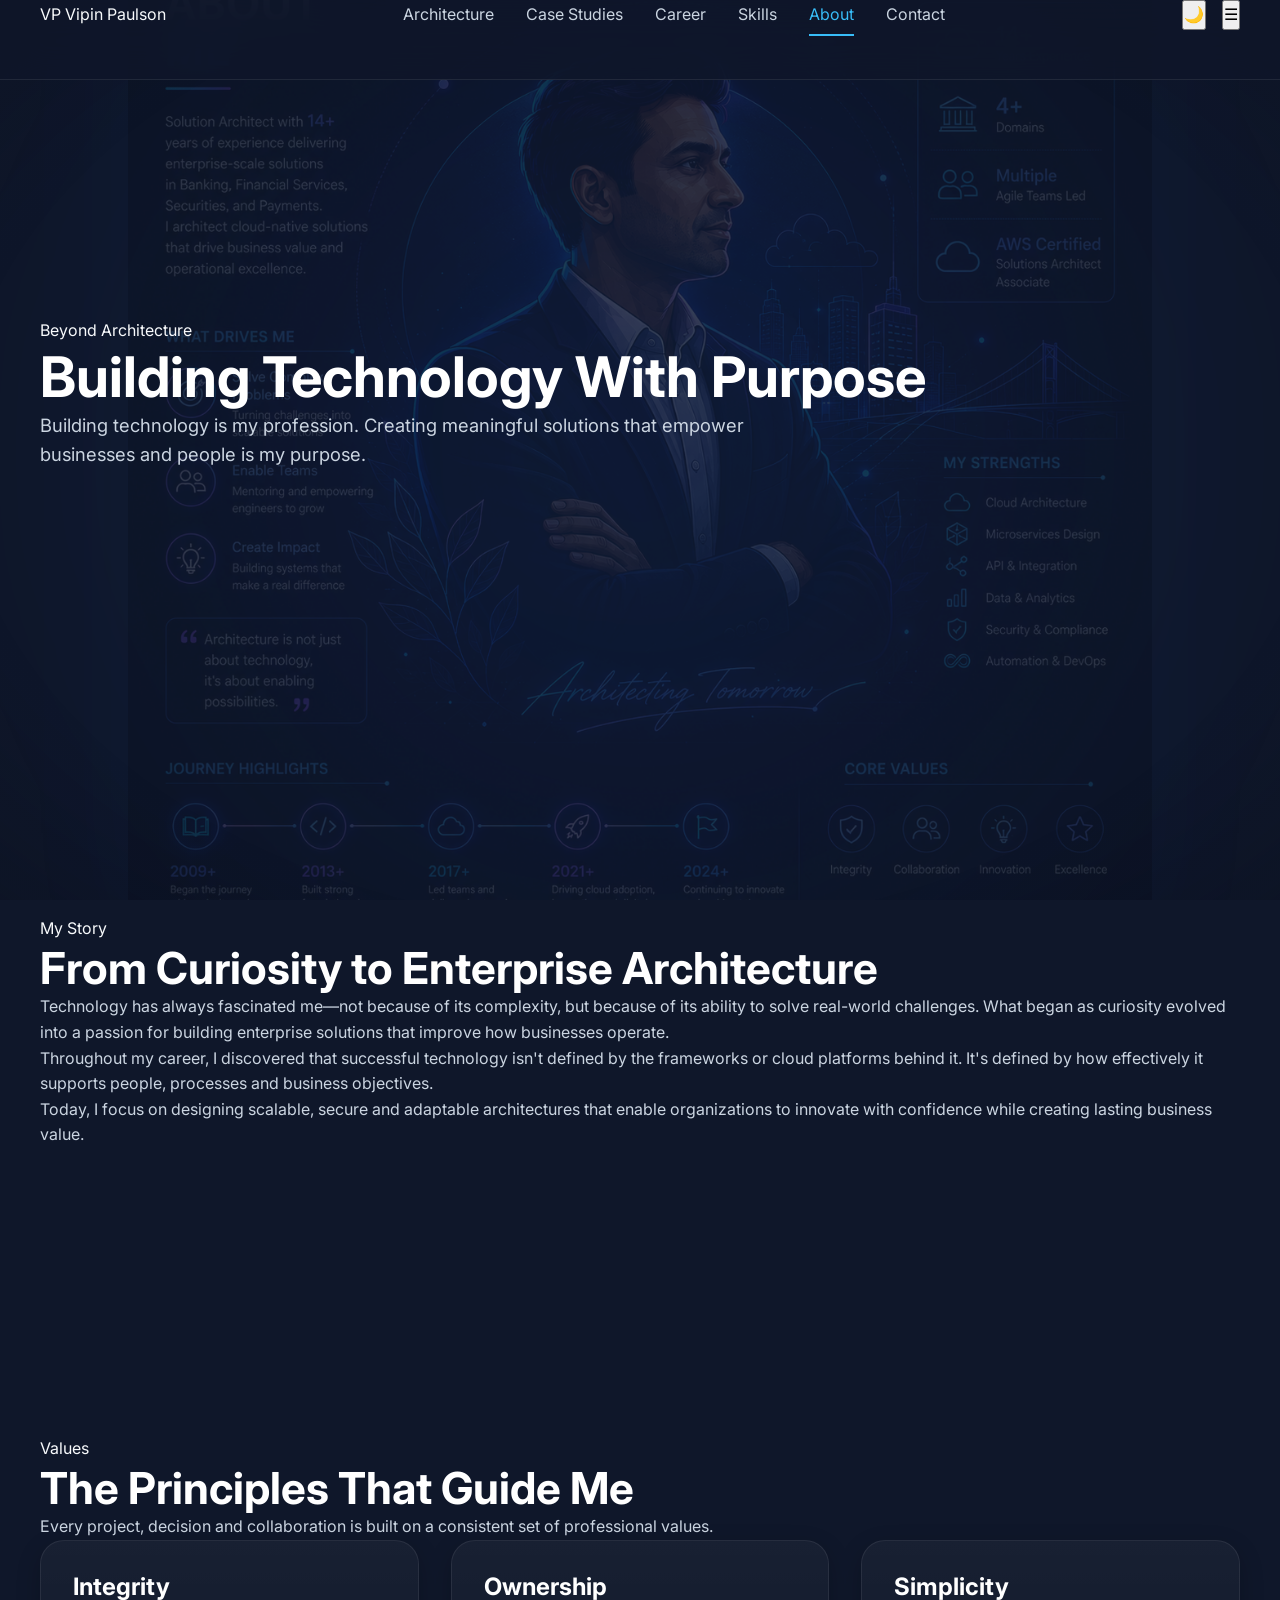
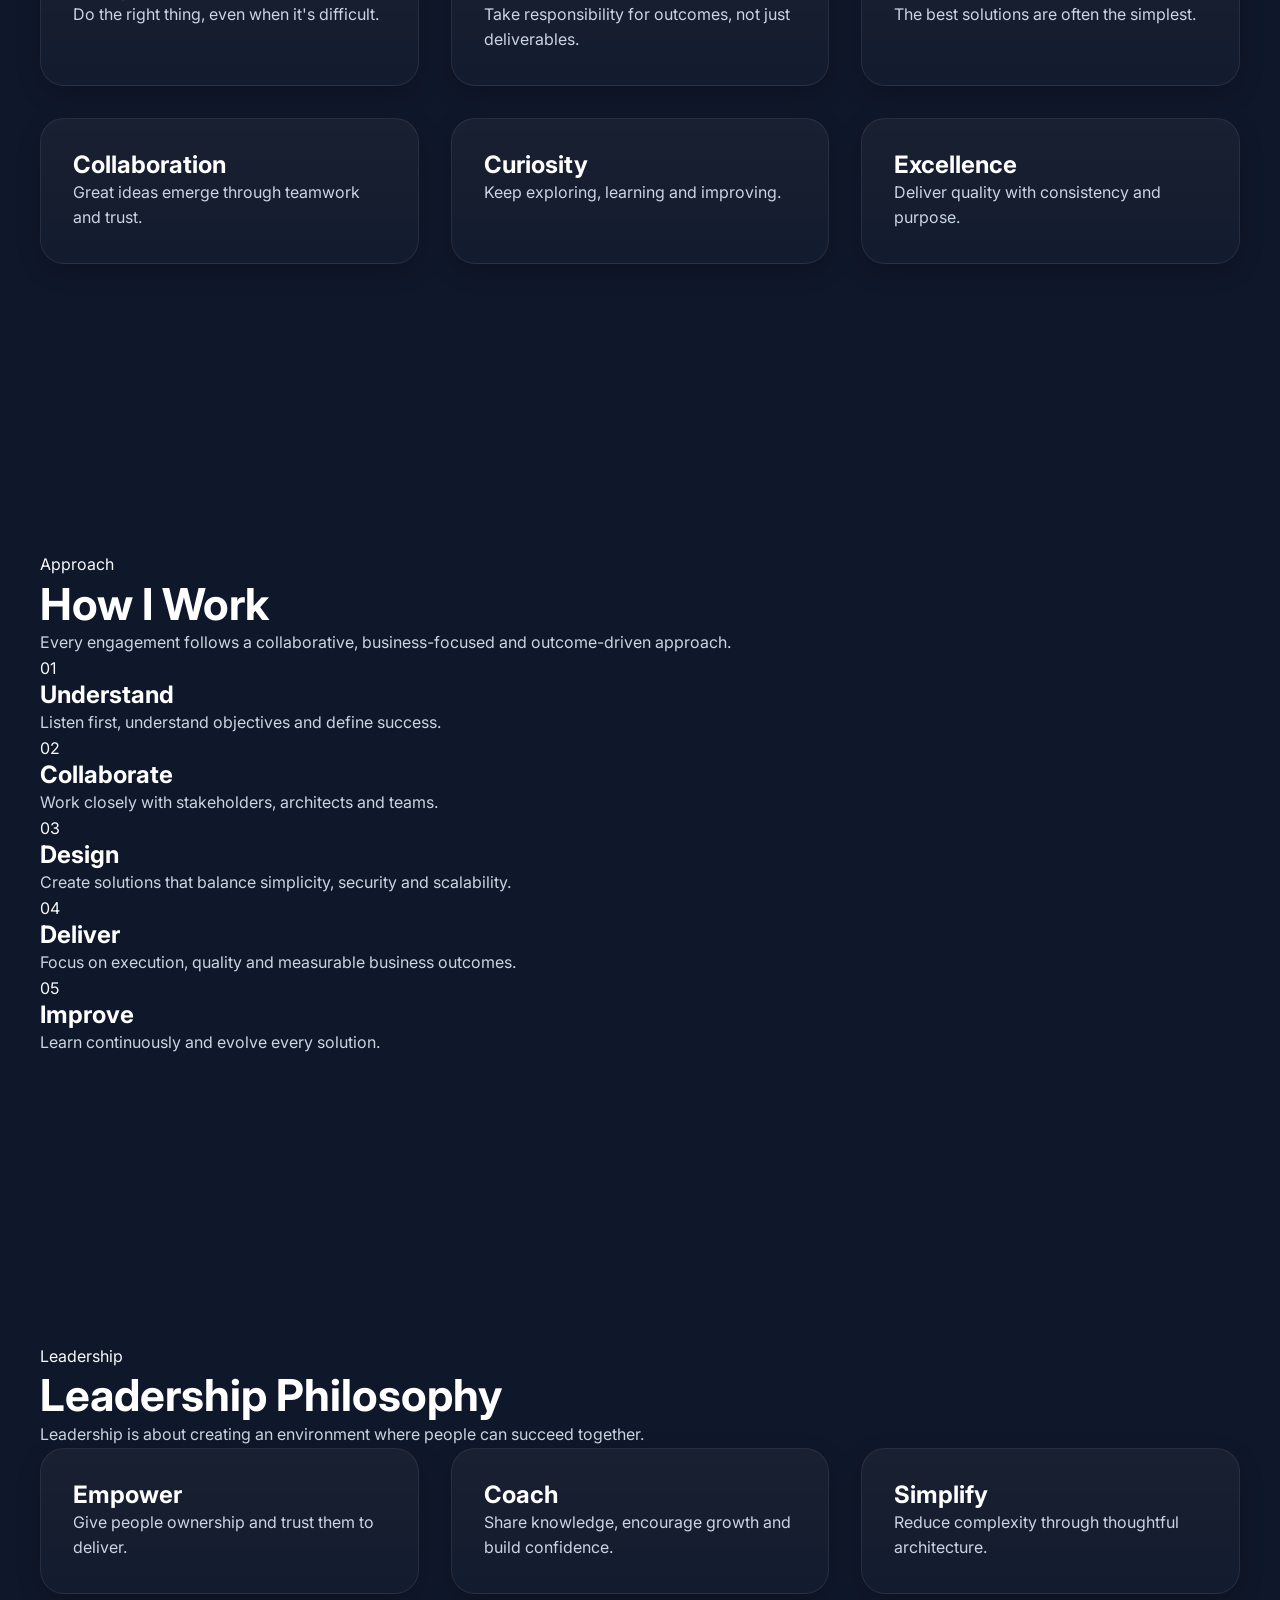
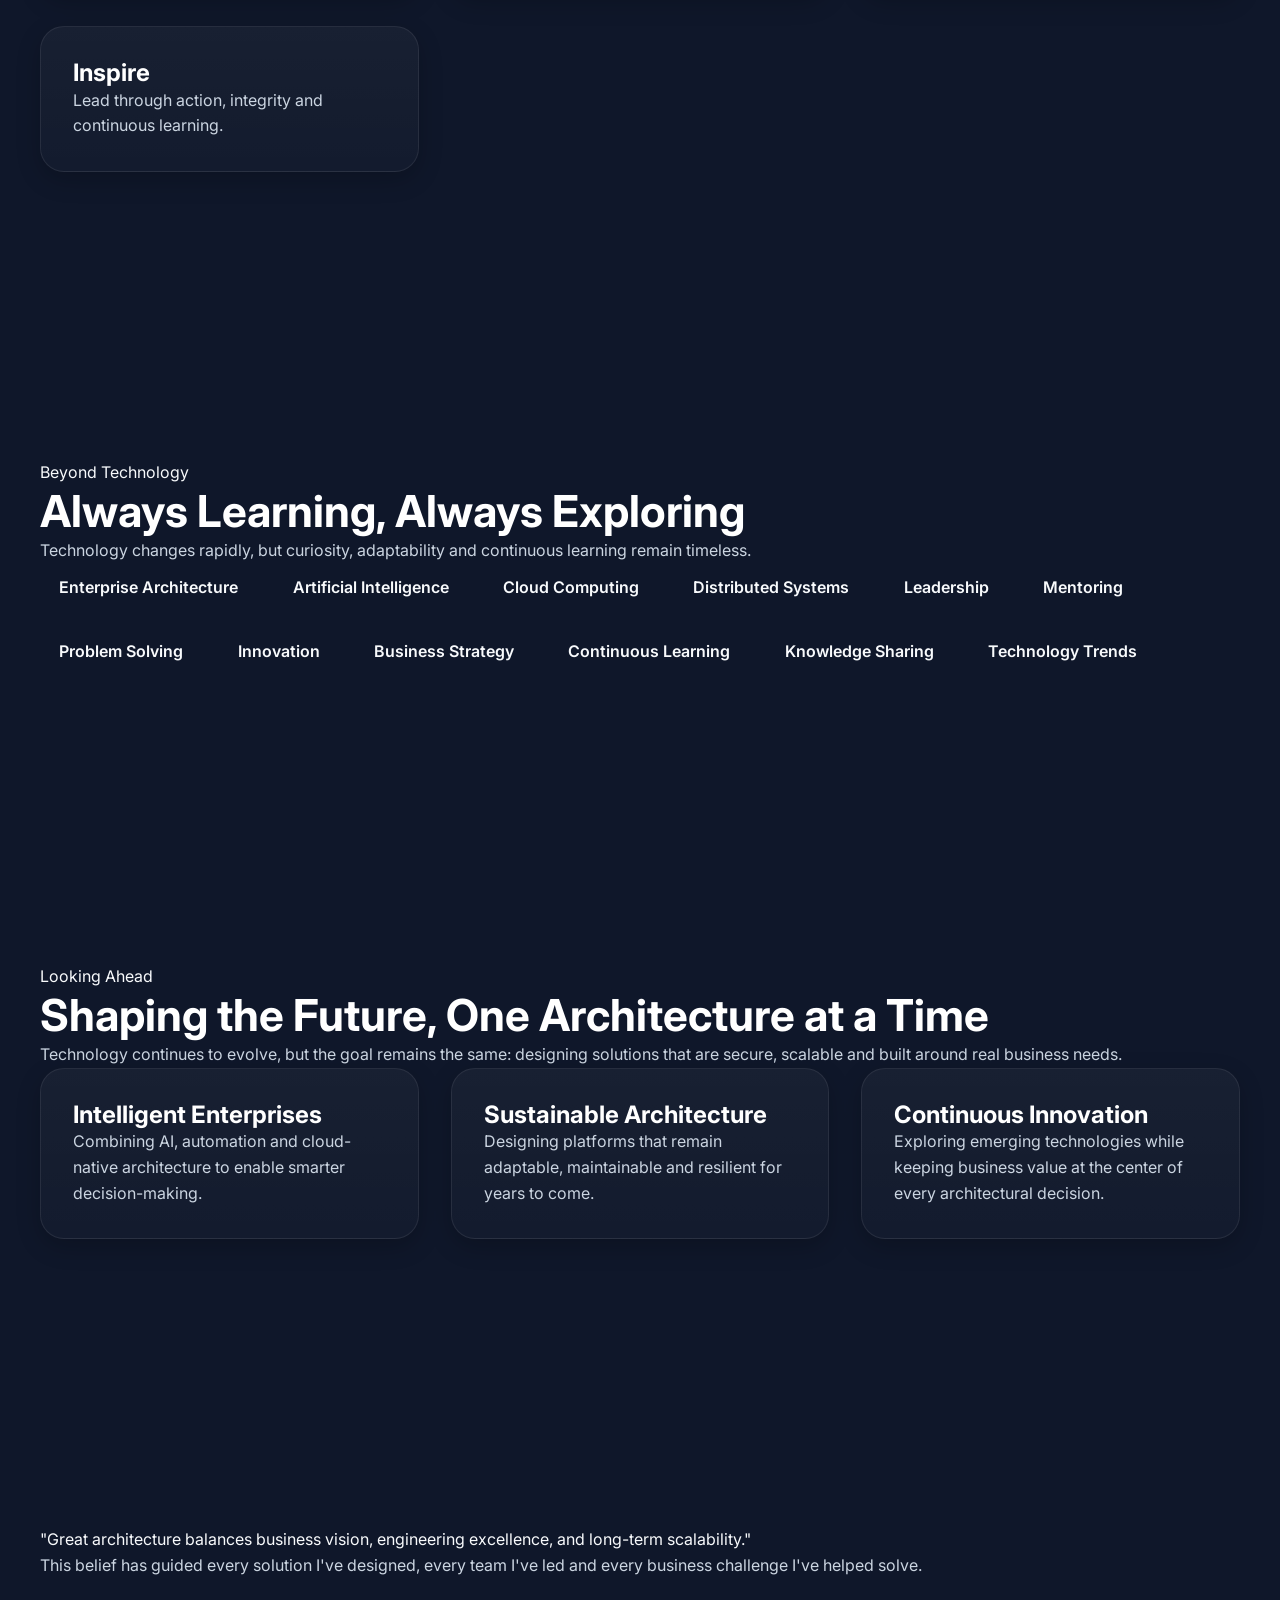
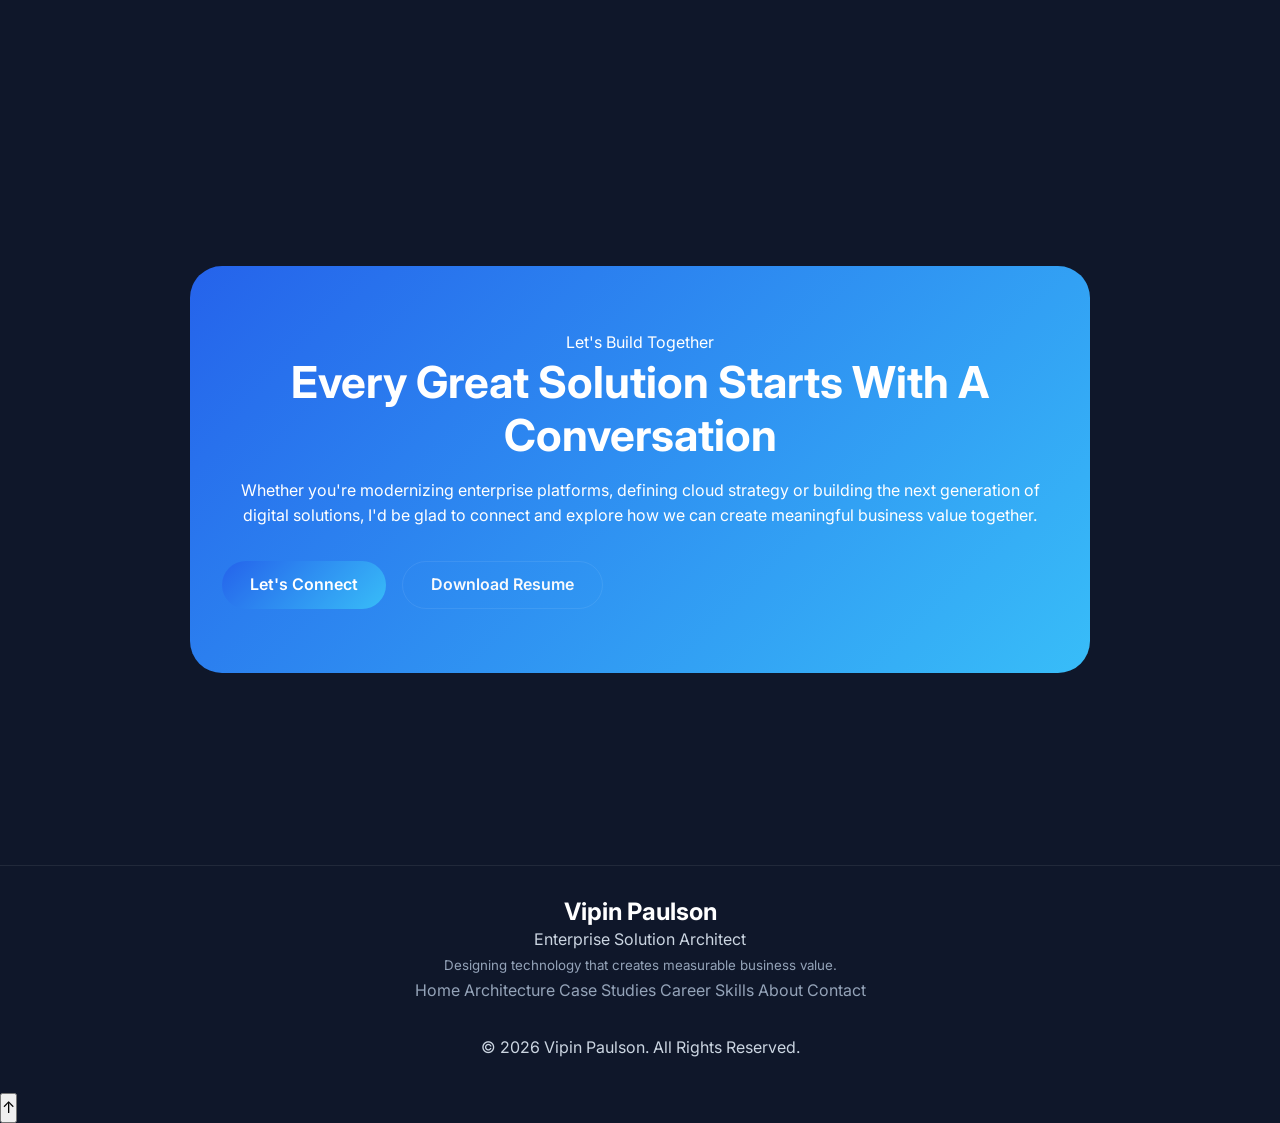
==== commit 3d2767fd: "Initial commit verion 4.0" ====
--- a/pages/about.html
+++ b/pages/about.html
@@ -47,6 +47,15 @@
 
 <body>
 
+<div class="global-floating-bg">
+
+  <img
+          src="../assets/illustrations/about-portrait.png"
+          alt=""
+          aria-hidden="true">
+
+</div>
+
 <div class="scroll-progress"></div>
 
 <header class="site-header">
@@ -55,7 +64,7 @@
 
     <div class="header-inner">
 
-      <a href="../index.html"
+      <a href="../index_old.html"
          class="brand">
 
 <span class="brand-mark">
@@ -921,7 +930,7 @@
 
       <div class="footer-links">
 
-        <a href="../index.html">Home</a>
+        <a href="../index_old.html">Home</a>
 
         <a href="architecture.html">Architecture</a>
 
--- a/css/variables.css
+++ b/css/variables.css
@@ -272,4 +272,25 @@
 Wide        : 1440px
 */
 
-}+}
+
+/* Premium additions */
+
+--glow-blue:rgba(37,99,235,.18);
+--glow-cyan:rgba(6,182,212,.15);
+
+--shadow-soft:
+0 8px 30px rgba(0,0,0,.18);
+
+--shadow-hover:
+0 18px 40px rgba(0,0,0,.25);
+
+--gradient-glow:
+linear-gradient(
+135deg,
+rgba(37,99,235,.12),
+rgba(6,182,212,.10)
+);
+
+--transition-premium:
+.45s cubic-bezier(.22,1,.36,1);
--- a/css/style.css
+++ b/css/style.css
@@ -604,4 +604,212 @@
 
     margin-bottom:.75rem;
 
+}
+
+.hero{
+
+    position:relative;
+
+    overflow:hidden;
+
+}
+
+
+/*==========================================================
+GLOBAL FLOATING BACKGROUND
+==========================================================*/
+
+.global-floating-bg{
+
+    position:fixed;
+
+    inset:0;
+
+    display:flex;
+
+    justify-content:center;
+
+    align-items:center;
+
+    pointer-events:none;
+
+    z-index:-1;
+
+    overflow:hidden;
+
+}
+
+
+/* Illustration */
+
+.global-floating-bg img{
+
+    width:min(80vw,1200px);
+
+    height:auto;
+
+    opacity:.15;
+
+    object-fit:contain;
+
+    filter:
+
+        blur(.2px)
+
+        saturate(1)
+
+        brightness(1)
+
+        drop-shadow(0 0 80px rgba(37,99,235,.20));
+
+    animation:
+
+        ambientFloat 22s ease-in-out infinite;
+
+}
+
+.global-floating-bg::before{
+
+    content:"";
+
+    position:absolute;
+
+    width:1200px;
+
+    height:1200px;
+
+    border-radius:50%;
+
+    background:
+
+        radial-gradient(
+
+            circle,
+
+            rgba(37,99,235,.10),
+
+            transparent 75%
+
+        );
+
+    filter:blur(100px);
+
+    animation:
+
+        glowFloat 30s ease-in-out infinite;
+
+}
+body::after{
+
+    content:"";
+
+    position:fixed;
+
+    inset:0;
+
+    pointer-events:none;
+
+    background:
+
+        radial-gradient(
+
+            ellipse at center,
+
+            transparent 55%,
+
+            rgba(5,8,18,.18) 100%
+
+        );
+
+    z-index:-1;
+
+}
+
+/*==========================================================
+PROFILE COMPONENT
+==========================================================*/
+
+.hero-visual{
+
+    position:relative;
+
+    display:flex;
+
+    justify-content:center;
+
+    align-items:center;
+
+    min-height:620px;
+
+}
+
+.profile-card{
+
+    position:relative;
+
+    z-index:5;
+
+    text-align:center;
+
+}
+.profile-ring{
+
+    width:360px;
+
+    height:360px;
+
+    padding:8px;
+
+    border-radius:50%;
+
+    background:
+
+        linear-gradient(
+            135deg,
+            rgba(59,130,246,.9),
+            rgba(6,182,212,.7)
+        );
+
+    box-shadow:
+
+        0 0 80px rgba(37,99,235,.20);
+
+}
+.profile-photo{
+
+    width:100%;
+
+    height:100%;
+
+    object-fit:cover;
+
+    border-radius:50%;
+
+    display:block;
+
+    background:#0F172A;
+
+}
+.profile-glow{
+
+    position:absolute;
+
+    width:520px;
+
+    height:520px;
+
+    border-radius:50%;
+
+    background:
+
+        radial-gradient(
+
+            rgba(37,99,235,.18),
+
+            transparent 70%
+
+        );
+
+    filter:blur(70px);
+
 }
--- a/css/animations.css
+++ b/css/animations.css
@@ -432,4 +432,53 @@
 
 }
 
+}
+
+/*==========================================================
+BG
+==========================================================*/
+body::after{
+
+    content:"";
+
+    position:fixed;
+
+    inset:0;
+
+    pointer-events:none;
+
+    background:
+
+        radial-gradient(
+
+            ellipse at center,
+
+            transparent 75%,
+
+            rgba(5,8,18,.18) 100%
+
+        );
+
+    z-index:-1;
+
+}
+
+@keyframes glowFloat{
+
+    0%,100%{
+
+        transform:translate(0,0);
+
+    }
+
+    50%{
+
+        transform:
+
+            translate(-40px,30px)
+
+            scale(1.05);
+
+    }
+
 }
--- a/css/responsive.css
+++ b/css/responsive.css
@@ -574,4 +574,31 @@
 
     }
 
+}
+
+
+/*==========================================================
+BG
+==========================================================*/
+
+@media (max-width:992px){
+
+    .global-floating-bg img{
+
+        width:110vw;
+
+        opacity:.035;
+
+    }
+
+}
+
+@media (max-width:768px){
+
+    .global-floating-bg{
+
+        display:none;
+
+    }
+
 }
